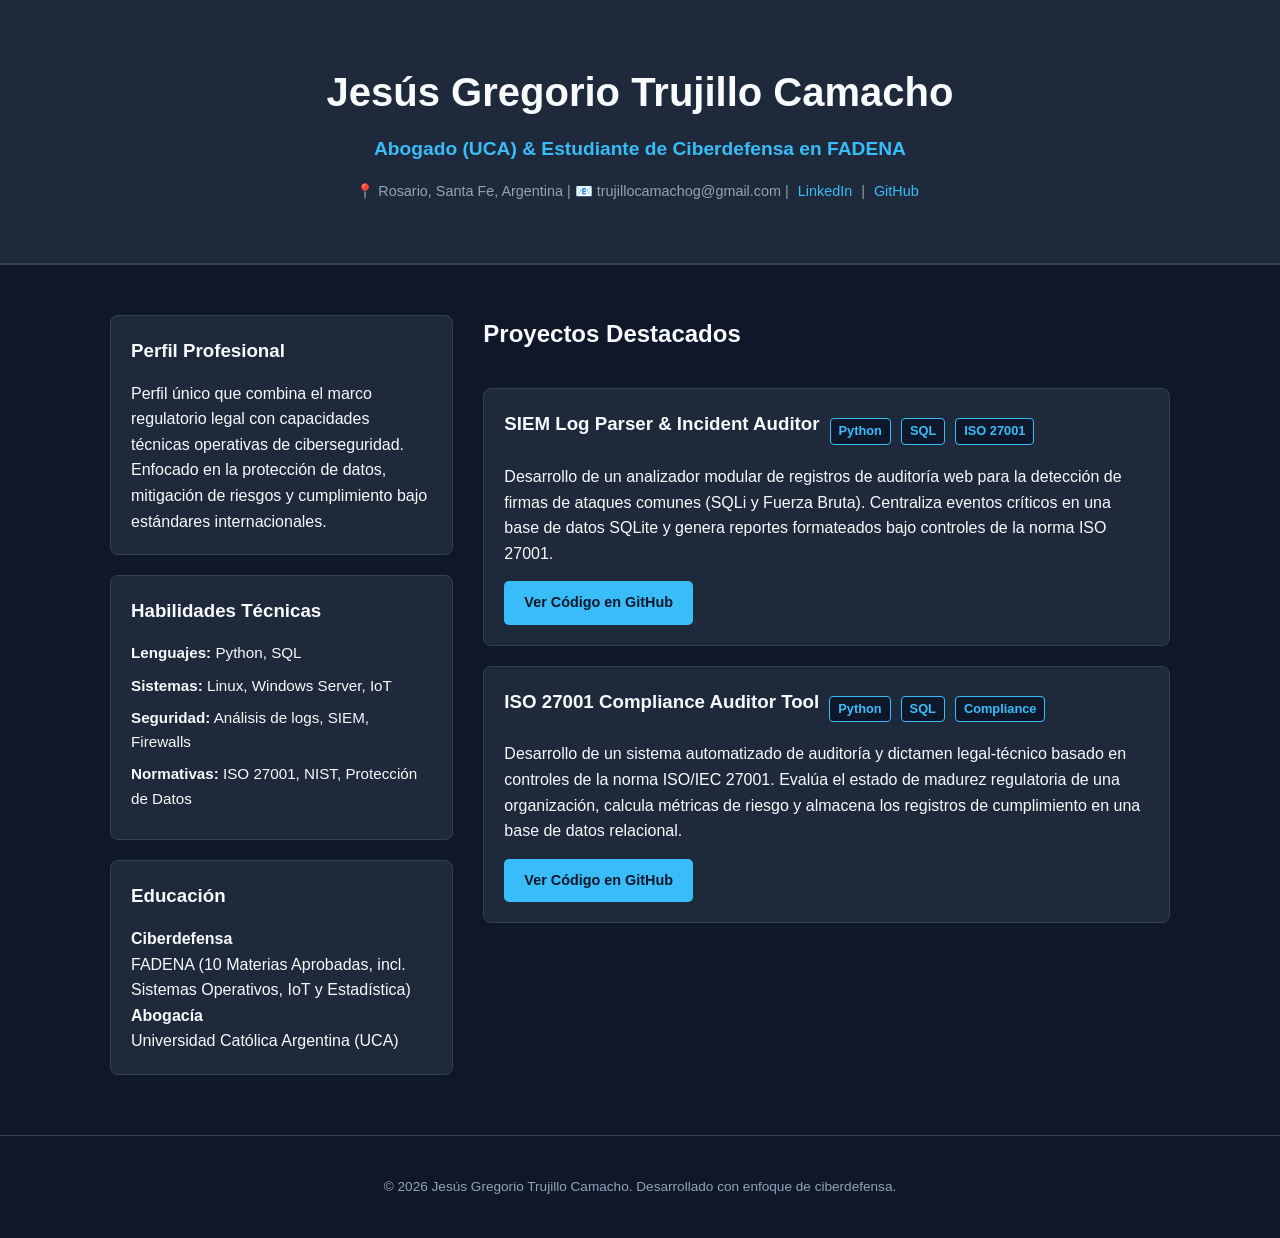
==== index.html @ 5f93a499 "Activate ISO 27001 auditor project section in portfolio" ====
<!DOCTYPE html>
<html lang="es">
<head>
    <meta charset="UTF-8">
    <meta name="viewport" content="width=device-width, initial-scale=1.0">
    <title>Jesús Trujillo - Ciberdefensa & Legal Tech</title>
    <link rel="stylesheet" href="estilos.css">
</head>
<body>

    <!-- Encabezado / Perfil -->
    <header>
        <div class="contenedor">
            <h1>Jesús Gregorio Trujillo Camacho</h1>
            <p class="subtitulo">Abogado (UCA) & Estudiante de Ciberdefensa en FADENA</p>
            <div class="contacto">
                <span>📍 Rosario, Santa Fe, Argentina</span> | 
                <span>📧 trujillocamachog@gmail.com</span> | 
                <a href="https://linkedin.com/in/jesus-trujilloc" target="_blank">LinkedIn</a> | 
                <a href="https://github.com/trujilloJT-tibu" target="_blank">GitHub</a>
            </div>
        </div>
    </header>

    <div class="contenedor contenido-principal">
        
        <!-- Columna Izquierda: Perfil y Habilidades -->
        <aside class="sidebar">
            <section class="tarjeta">
                <h3>Perfil Profesional</h3>
                <p>Perfil único que combina el marco regulatorio legal con capacidades técnicas operativas de ciberseguridad. Enfocado en la protección de datos, mitigación de riesgos y cumplimiento bajo estándares internacionales.</p>
            </section>

            <section class="tarjeta">
                <h3>Habilidades Técnicas</h3>
                <ul>
                    <li><strong>Lenguajes:</strong> Python, SQL</li>
                    <li><strong>Sistemas:</strong> Linux, Windows Server, IoT</li>
                    <li><strong>Seguridad:</strong> Análisis de logs, SIEM, Firewalls</li>
                    <li><strong>Normativas:</strong> ISO 27001, NIST, Protección de Datos</li>
                </ul>
            </section>

            <section class="tarjeta">
                <h3>Educación</h3>
                <p><strong>Ciberdefensa</strong><br>FADENA (10 Materias Aprobadas, incl. Sistemas Operativos, IoT y Estadística)</p>
                <p><strong>Abogacía</strong><br>Universidad Católica Argentina (UCA)</p>
            </section>
        </aside>

        <!-- Columna Derecha: Proyectos -->
        <main class="proyectos">
            <h2>Proyectos Destacados</h2>
            
            <!-- Proyecto 1 -->
            <article class="tarjeta proyecto-item">
                <div class="proyecto-header">
                    <h3>SIEM Log Parser & Incident Auditor</h3>
                    <span class="tag">Python</span>
                    <span class="tag">SQL</span>
                    <span class="tag">ISO 27001</span>
                </div>
                <p>Desarrollo de un analizador modular de registros de auditoría web para la detección de firmas de ataques comunes (SQLi y Fuerza Bruta). Centraliza eventos críticos en una base de datos SQLite y genera reportes formateados bajo controles de la norma ISO 27001.</p>
                <div class="proyecto-links">
                    <a href="https://github.com/trujilloJT-tibu/siem-log-parser" target="_blank" class="boton">Ver Código en GitHub</a>
                </div>
            </article>

            <!-- Proyecto 2 -->
            <article class="tarjeta proyecto-item">
                <div class="proyecto-header">
                    <h3>ISO 27001 Compliance Auditor Tool</h3>
                    <span class="tag">Python</span>
                    <span class="tag">SQL</span>
                    <span class="tag">Compliance</span>
                </div>
                <p>Desarrollo de un sistema automatizado de auditoría y dictamen legal-técnico basado en controles de la norma ISO/IEC 27001. Evalúa el estado de madurez regulatoria de una organización, calcula métricas de riesgo y almacena los registros de cumplimiento en una base de datos relacional.</p>
                <div class="proyecto-links">
                    <a href="https://github.com/trujilloJT-tibu/siem-log-parser" target="_blank" class="boton">Ver Código en GitHub</a>
                </div>
            </article>
        </main>

    </div>

    <footer>
        <p>&copy; 2026 Jesús Gregorio Trujillo Camacho. Desarrollado con enfoque de ciberdefensa.</p>
    </footer>

</body>
</html>
---- estilos.css ----
:root {
    --fondo: #0f172a;
    --tarjetas: #1e293b;
    --texto-principal: #f8fafc;
    --texto-secundario: #94a3b8;
    --azul-ciber: #38bdf8;
    --borde: #334155;
}

* {
    margin: 0;
    padding: 0;
    box-sizing: border-box;
    font-family: 'Segoe UI', Tahoma, Geneva, Verdana, sans-serif;
}

body {
    background-color: var(--fondo);
    color: var(--texto-principal);
    line-height: 1.6;
}

.contenedor {
    max-width: 1100px;
    margin: 0 auto;
    padding: 20px;
}

header {
    background-color: var(--tarjetas);
    border-bottom: 2px solid var(--borde);
    padding: 40px 0;
    text-align: center;
}

header h1 {
    font-size: 2.5rem;
    color: var(--texto-principal);
    margin-bottom: 10px;
}

.subtitulo {
    color: var(--azul-ciber);
    font-size: 1.2rem;
    font-weight: 600;
}

.contacto {
    margin-top: 15px;
    font-size: 0.9rem;
    color: var(--texto-secundario);
}

.contacto a {
    color: var(--azul-ciber);
    text-decoration: none;
    margin: 0 5px;
}

.contacto a:hover {
    text-decoration: underline;
}

.contenido-principal {
    display: flex;
    gap: 30px;
    margin-top: 30px;
}

.sidebar {
    flex: 1;
    display: flex;
    flex-direction: column;
    gap: 20px;
}

.proyectos {
    flex: 2;
    display: flex;
    flex-direction: column;
    gap: 20px;
}

.tarjeta {
    background-color: var(--tarjetas);
    border: 1px solid var(--borde);
    border-radius: 8px;
    padding: 20px;
}

h2, h3 {
    color: var(--texto-principal);
    margin-bottom: 15px;
}

.tarjeta ul {
    list-style-type: none;
}

.tarjeta ul li {
    margin-bottom: 8px;
    font-size: 0.95rem;
}

.proyecto-header {
    display: flex;
    flex-wrap: wrap;
    align-items: center;
    gap: 10px;
    margin-bottom: 10px;
}

.tag {
    background-color: var(--fondo);
    color: var(--azul-ciber);
    border: 1px solid var(--azul-ciber);
    padding: 2px 8px;
    border-radius: 4px;
    font-size: 0.8rem;
    font-weight: bold;
}

.proyecto-links {
    margin-top: 15px;
}

.boton {
    display: inline-block;
    background-color: var(--azul-ciber);
    color: var(--fondo);
    padding: 10px 20px;
    border-radius: 5px;
    text-decoration: none;
    font-weight: bold;
    font-size: 0.9rem;
    transition: background 0.3s ease;
}

.boton:hover {
    background-color: #7dd3fc;
}

.deshabilitado {
    opacity: 0.5;
}

footer {
    text-align: center;
    padding: 40px;
    color: var(--texto-secundario);
    font-size: 0.85rem;
    margin-top: 40px;
    border-top: 1px solid var(--borde);
}

/* Responsivo para celulares */
@media (max-width: 768px) {
    .contenido-principal {
        flex-direction: column;
    }
}
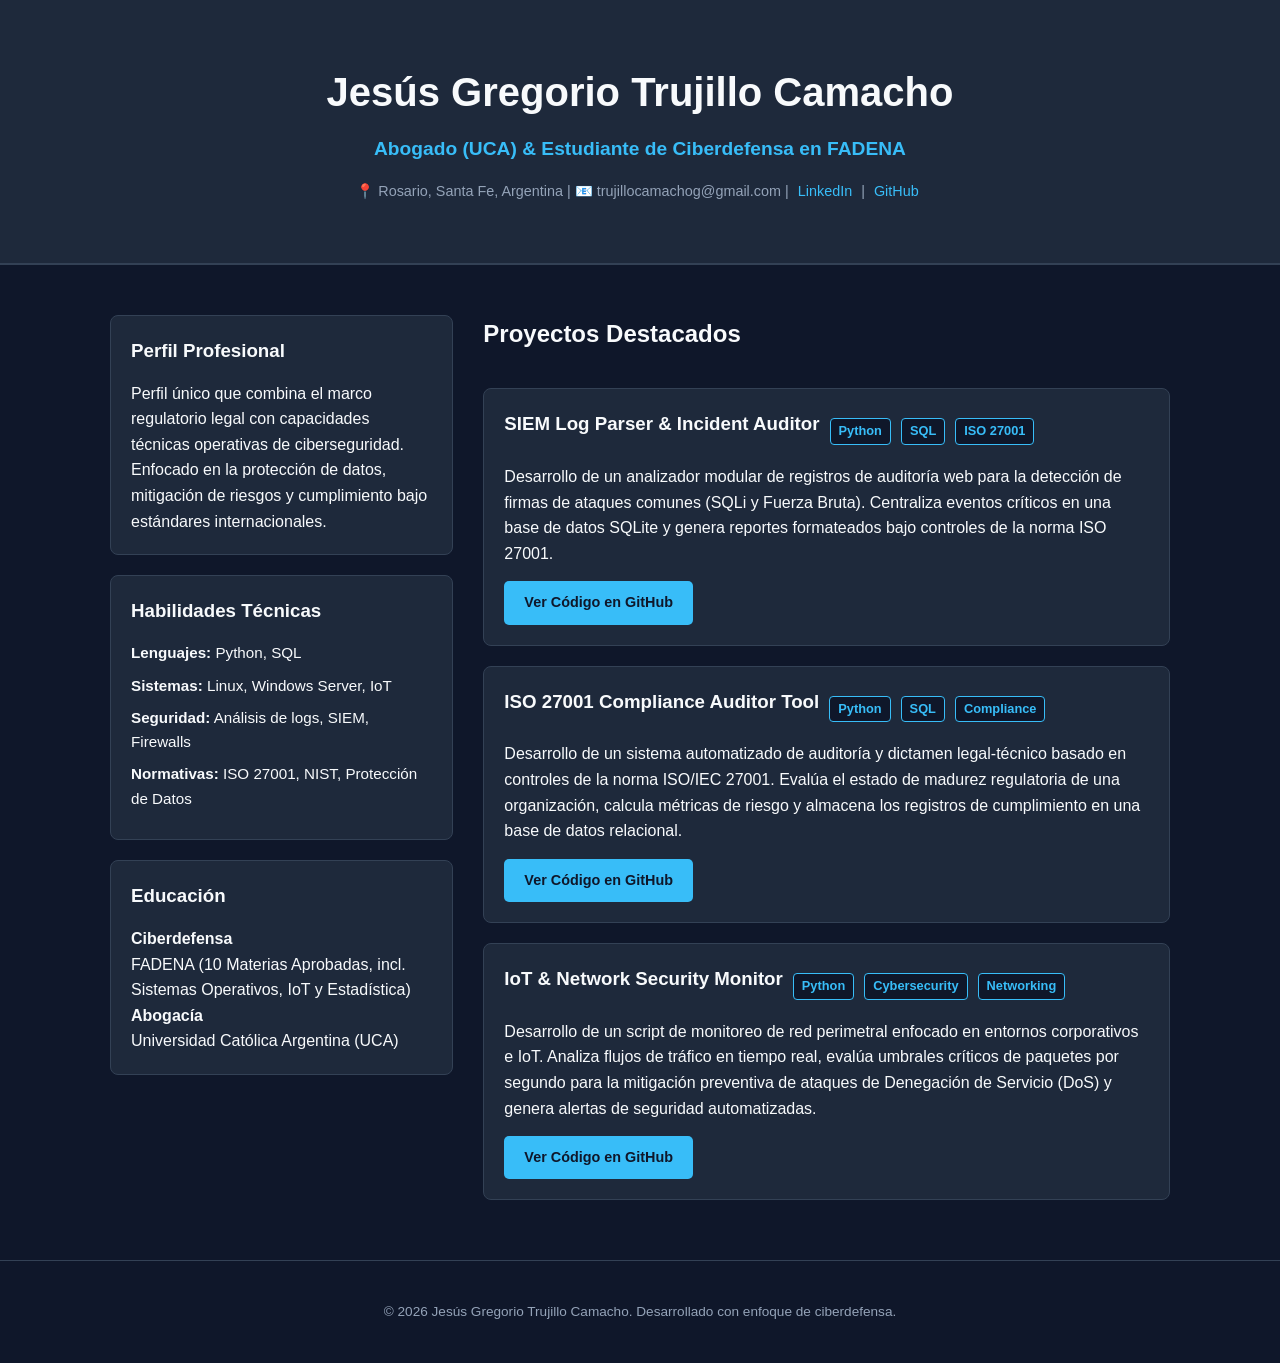
==== commit 59f1ae89: "Add third project: IoT Network Security Monitor" ====
--- a/index.html
+++ b/index.html
@@ -8,7 +8,6 @@
 </head>
 <body>
 
-    <!-- Encabezado / Perfil -->
     <header>
         <div class="contenedor">
             <h1>Jesús Gregorio Trujillo Camacho</h1>
@@ -24,7 +23,6 @@
 
     <div class="contenedor contenido-principal">
         
-        <!-- Columna Izquierda: Perfil y Habilidades -->
         <aside class="sidebar">
             <section class="tarjeta">
                 <h3>Perfil Profesional</h3>
@@ -48,11 +46,9 @@
             </section>
         </aside>
 
-        <!-- Columna Derecha: Proyectos -->
         <main class="proyectos">
             <h2>Proyectos Destacados</h2>
             
-            <!-- Proyecto 1 -->
             <article class="tarjeta proyecto-item">
                 <div class="proyecto-header">
                     <h3>SIEM Log Parser & Incident Auditor</h3>
@@ -66,7 +62,6 @@
                 </div>
             </article>
 
-            <!-- Proyecto 2 -->
             <article class="tarjeta proyecto-item">
                 <div class="proyecto-header">
                     <h3>ISO 27001 Compliance Auditor Tool</h3>
@@ -75,6 +70,19 @@
                     <span class="tag">Compliance</span>
                 </div>
                 <p>Desarrollo de un sistema automatizado de auditoría y dictamen legal-técnico basado en controles de la norma ISO/IEC 27001. Evalúa el estado de madurez regulatoria de una organización, calcula métricas de riesgo y almacena los registros de cumplimiento en una base de datos relacional.</p>
+                <div class="proyecto-links">
+                    <a href="https://github.com/trujilloJT-tibu/siem-log-parser" target="_blank" class="boton">Ver Código en GitHub</a>
+                </div>
+            </article>
+
+            <article class="tarjeta proyecto-item">
+                <div class="proyecto-header">
+                    <h3>IoT & Network Security Monitor</h3>
+                    <span class="tag">Python</span>
+                    <span class="tag">Cybersecurity</span>
+                    <span class="tag">Networking</span>
+                </div>
+                <p>Desarrollo de un script de monitoreo de red perimetral enfocado en entornos corporativos e IoT. Analiza flujos de tráfico en tiempo real, evalúa umbrales críticos de paquetes por segundo para la mitigación preventiva de ataques de Denegación de Servicio (DoS) y genera alertas de seguridad automatizadas.</p>
                 <div class="proyecto-links">
                     <a href="https://github.com/trujilloJT-tibu/siem-log-parser" target="_blank" class="boton">Ver Código en GitHub</a>
                 </div>
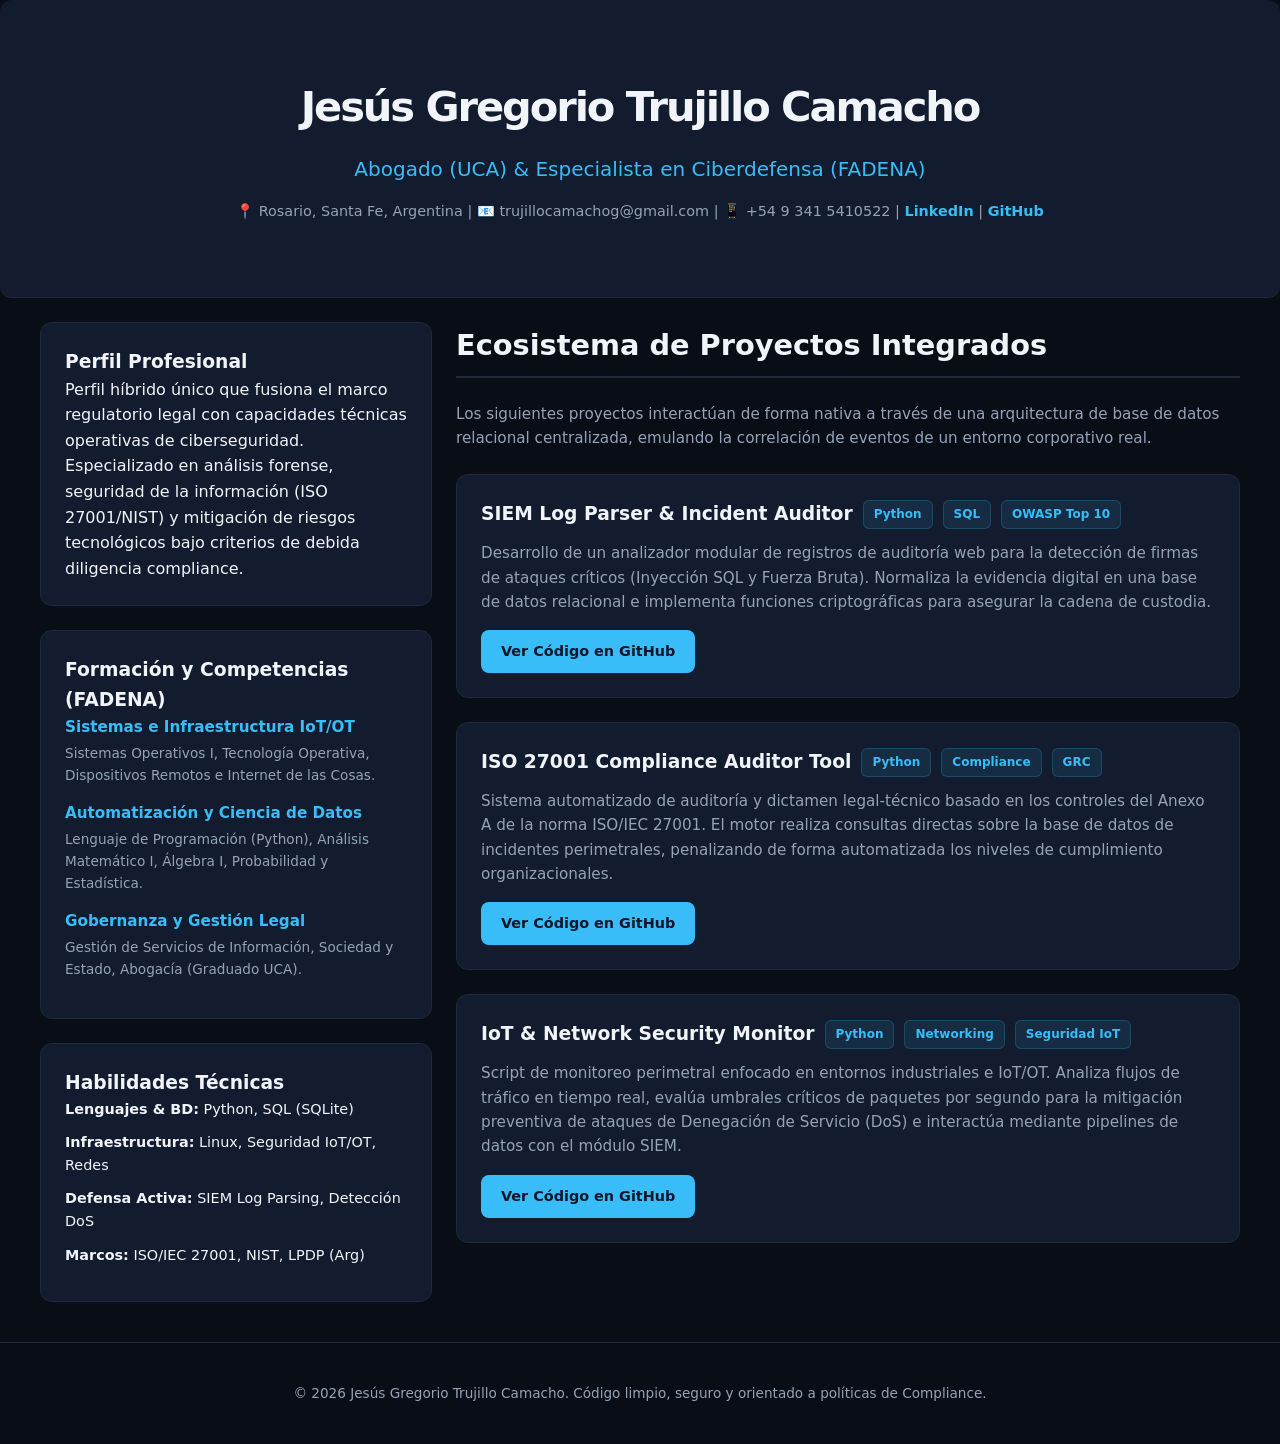
==== commit 6b252b1e: "Feat: Despliegue de portfolio web responsivo, scripts integrados y pipeline CI/CD" ====
--- a/index.html
+++ b/index.html
@@ -3,7 +3,7 @@
 <head>
     <meta charset="UTF-8">
     <meta name="viewport" content="width=device-width, initial-scale=1.0">
-    <title>Jesús Trujillo - Ciberdefensa & Legal Tech</title>
+    <title>Jesús Trujillo - Ciberdefensa & Legal Tech Portfolio</title>
     <link rel="stylesheet" href="estilos.css">
 </head>
 <body>
@@ -11,10 +11,11 @@
     <header>
         <div class="contenedor">
             <h1>Jesús Gregorio Trujillo Camacho</h1>
-            <p class="subtitulo">Abogado (UCA) & Estudiante de Ciberdefensa en FADENA</p>
+            <p class="subtitulo">Abogado (UCA) & Especialista en Ciberdefensa (FADENA)</p>
             <div class="contacto">
                 <span>📍 Rosario, Santa Fe, Argentina</span> | 
                 <span>📧 trujillocamachog@gmail.com</span> | 
+                <span>📱 +54 9 341 5410522</span> | 
                 <a href="https://linkedin.com/in/jesus-trujilloc" target="_blank">LinkedIn</a> | 
                 <a href="https://github.com/trujilloJT-tibu" target="_blank">GitHub</a>
             </div>
@@ -24,39 +25,50 @@
     <div class="contenedor contenido-principal">
         
         <aside class="sidebar">
-            <section class="tarjeta">
+            <section class="tarjeta perfil">
                 <h3>Perfil Profesional</h3>
-                <p>Perfil único que combina el marco regulatorio legal con capacidades técnicas operativas de ciberseguridad. Enfocado en la protección de datos, mitigación de riesgos y cumplimiento bajo estándares internacionales.</p>
+                <p>Perfil híbrido único que fusiona el marco regulatorio legal con capacidades técnicas operativas de ciberseguridad. Especializado en análisis forense, seguridad de la información (ISO 27001/NIST) y mitigación de riesgos tecnológicos bajo criterios de debida diligencia compliance.</p>
             </section>
 
-            <section class="tarjeta">
+            <section class="tarjeta competencias">
+                <h3>Formación y Competencias (FADENA)</h3>
+                <div class="grupo-materias">
+                    <h4>Sistemas e Infraestructura IoT/OT</h4>
+                    <p>Sistemas Operativos I, Tecnología Operativa, Dispositivos Remotos e Internet de las Cosas.</p>
+                </div>
+                <div class="grupo-materias">
+                    <h4>Automatización y Ciencia de Datos</h4>
+                    <p>Lenguaje de Programación (Python), Análisis Matemático I, Álgebra I, Probabilidad y Estadística.</p>
+                </div>
+                <div class="grupo-materias">
+                    <h4>Gobernanza y Gestión Legal</h4>
+                    <p>Gestión de Servicios de Información, Sociedad y Estado, Abogacía (Graduado UCA).</p>
+                </div>
+            </section>
+
+            <section class="tarjeta habilidades">
                 <h3>Habilidades Técnicas</h3>
                 <ul>
-                    <li><strong>Lenguajes:</strong> Python, SQL</li>
-                    <li><strong>Sistemas:</strong> Linux, Windows Server, IoT</li>
-                    <li><strong>Seguridad:</strong> Análisis de logs, SIEM, Firewalls</li>
-                    <li><strong>Normativas:</strong> ISO 27001, NIST, Protección de Datos</li>
+                    <li><strong>Lenguajes & BD:</strong> Python, SQL (SQLite)</li>
+                    <li><strong>Infraestructura:</strong> Linux, Seguridad IoT/OT, Redes</li>
+                    <li><strong>Defensa Activa:</strong> SIEM Log Parsing, Detección DoS</li>
+                    <li><strong>Marcos:</strong> ISO/IEC 27001, NIST, LPDP (Arg)</li>
                 </ul>
-            </section>
-
-            <section class="tarjeta">
-                <h3>Educación</h3>
-                <p><strong>Ciberdefensa</strong><br>FADENA (10 Materias Aprobadas, incl. Sistemas Operativos, IoT y Estadística)</p>
-                <p><strong>Abogacía</strong><br>Universidad Católica Argentina (UCA)</p>
             </section>
         </aside>
 
         <main class="proyectos">
-            <h2>Proyectos Destacados</h2>
+            <h2>Ecosistema de Proyectos Integrados</h2>
+            <p class="intro-proyectos">Los siguientes proyectos interactúan de forma nativa a través de una arquitectura de base de datos relacional centralizada, emulando la correlación de eventos de un entorno corporativo real.</p>
             
             <article class="tarjeta proyecto-item">
                 <div class="proyecto-header">
                     <h3>SIEM Log Parser & Incident Auditor</h3>
                     <span class="tag">Python</span>
                     <span class="tag">SQL</span>
-                    <span class="tag">ISO 27001</span>
+                    <span class="tag">OWASP Top 10</span>
                 </div>
-                <p>Desarrollo de un analizador modular de registros de auditoría web para la detección de firmas de ataques comunes (SQLi y Fuerza Bruta). Centraliza eventos críticos en una base de datos SQLite y genera reportes formateados bajo controles de la norma ISO 27001.</p>
+                <p>Desarrollo de un analizador modular de registros de auditoría web para la detección de firmas de ataques críticos (Inyección SQL y Fuerza Bruta). Normaliza la evidencia digital en una base de datos relacional e implementa funciones criptográficas para asegurar la cadena de custodia.</p>
                 <div class="proyecto-links">
                     <a href="https://github.com/trujilloJT-tibu/siem-log-parser" target="_blank" class="boton">Ver Código en GitHub</a>
                 </div>
@@ -66,12 +78,12 @@
                 <div class="proyecto-header">
                     <h3>ISO 27001 Compliance Auditor Tool</h3>
                     <span class="tag">Python</span>
-                    <span class="tag">SQL</span>
                     <span class="tag">Compliance</span>
+                    <span class="tag">GRC</span>
                 </div>
-                <p>Desarrollo de un sistema automatizado de auditoría y dictamen legal-técnico basado en controles de la norma ISO/IEC 27001. Evalúa el estado de madurez regulatoria de una organización, calcula métricas de riesgo y almacena los registros de cumplimiento en una base de datos relacional.</p>
+                <p>Sistema automatizado de auditoría y dictamen legal-técnico basado en los controles del Anexo A de la norma ISO/IEC 27001. El motor realiza consultas directas sobre la base de datos de incidentes perimetrales, penalizando de forma automatizada los niveles de cumplimiento organizacionales.</p>
                 <div class="proyecto-links">
-                    <a href="https://github.com/trujilloJT-tibu/siem-log-parser" target="_blank" class="boton">Ver Código en GitHub</a>
+                    <a href="https://github.com/trujilloJT-tibu/iso-27001-compliance" target="_blank" class="boton">Ver Código en GitHub</a>
                 </div>
             </article>
 
@@ -79,12 +91,12 @@
                 <div class="proyecto-header">
                     <h3>IoT & Network Security Monitor</h3>
                     <span class="tag">Python</span>
-                    <span class="tag">Cybersecurity</span>
                     <span class="tag">Networking</span>
+                    <span class="tag">Seguridad IoT</span>
                 </div>
-                <p>Desarrollo de un script de monitoreo de red perimetral enfocado en entornos corporativos e IoT. Analiza flujos de tráfico en tiempo real, evalúa umbrales críticos de paquetes por segundo para la mitigación preventiva de ataques de Denegación de Servicio (DoS) y genera alertas de seguridad automatizadas.</p>
+                <p>Script de monitoreo perimetral enfocado en entornos industriales e IoT/OT. Analiza flujos de tráfico en tiempo real, evalúa umbrales críticos de paquetes por segundo para la mitigación preventiva de ataques de Denegación de Servicio (DoS) e interactúa mediante pipelines de datos con el módulo SIEM.</p>
                 <div class="proyecto-links">
-                    <a href="https://github.com/trujilloJT-tibu/siem-log-parser" target="_blank" class="boton">Ver Código en GitHub</a>
+                    <a href="https://github.com/trujilloJT-tibu/iot-network-monitor" target="_blank" class="boton">Ver Código en GitHub</a>
                 </div>
             </article>
         </main>
@@ -92,7 +104,7 @@
     </div>
 
     <footer>
-        <p>&copy; 2026 Jesús Gregorio Trujillo Camacho. Desarrollado con enfoque de ciberdefensa.</p>
+        <p>&copy; 2026 Jesús Gregorio Trujillo Camacho. Código limpio, seguro y orientado a políticas de Compliance.</p>
     </footer>
 
 </body>
--- a/estilos.css
+++ b/estilos.css
@@ -1,17 +1,18 @@
 :root {
-    --fondo: #0f172a;
-    --tarjetas: #1e293b;
-    --texto-principal: #f8fafc;
+    --fondo: #090d16;
+    --tarjetas: #131c2e;
+    --texto-principal: #f1f5f9;
     --texto-secundario: #94a3b8;
     --azul-ciber: #38bdf8;
-    --borde: #334155;
+    --borde: #1e293b;
+    --exito: #10b981;
 }
 
 * {
     margin: 0;
     padding: 0;
     box-sizing: border-box;
-    font-family: 'Segoe UI', Tahoma, Geneva, Verdana, sans-serif;
+    font-family: 'Segoe UI', system-ui, -apple-system, sans-serif;
 }
 
 body {
@@ -21,32 +22,35 @@
 }
 
 .contenedor {
-    max-width: 1100px;
+    max-width: 1200px;
     margin: 0 auto;
-    padding: 20px;
+    padding: 24px;
 }
 
 header {
     background-color: var(--tarjetas);
-    border-bottom: 2px solid var(--borde);
-    padding: 40px 0;
+    border-bottom: 1px solid var(--borde);
+    padding: 50px 0;
     text-align: center;
+    border-radius: 12px;
+    margin-bottom: 24px;
 }
 
 header h1 {
-    font-size: 2.5rem;
-    color: var(--texto-principal);
-    margin-bottom: 10px;
+    font-size: 2.6rem;
+    font-weight: 700;
+    letter-spacing: -0.05em;
+    margin-bottom: 12px;
 }
 
 .subtitulo {
     color: var(--azul-ciber);
-    font-size: 1.2rem;
-    font-weight: 600;
+    font-size: 1.25rem;
+    font-weight: 500;
+    margin-bottom: 15px;
 }
 
 .contacto {
-    margin-top: 15px;
     font-size: 0.9rem;
     color: var(--texto-secundario);
 }
@@ -54,52 +58,80 @@
 .contacto a {
     color: var(--azul-ciber);
     text-decoration: none;
-    margin: 0 5px;
+    font-weight: bold;
+    transition: color 0.2s ease;
 }
 
 .contacto a:hover {
-    text-decoration: underline;
+    color: var(--texto-principal);
 }
 
 .contenido-principal {
     display: flex;
-    gap: 30px;
-    margin-top: 30px;
+    gap: 24px;
+    padding: 0;
 }
 
 .sidebar {
     flex: 1;
     display: flex;
     flex-direction: column;
-    gap: 20px;
+    gap: 24px;
 }
 
 .proyectos {
     flex: 2;
     display: flex;
     flex-direction: column;
-    gap: 20px;
+    gap: 24px;
+}
+
+.proyectos h2 {
+    font-size: 1.8rem;
+    border-bottom: 2px solid var(--borde);
+    padding-bottom: 8px;
+}
+
+.intro-proyectos {
+    color: var(--texto-secundario);
+    font-size: 0.95rem;
 }
 
 .tarjeta {
     background-color: var(--tarjetas);
     border: 1px solid var(--borde);
-    border-radius: 8px;
-    padding: 20px;
+    border-radius: 12px;
+    padding: 24px;
+    transition: transform 0.2s ease, border-color 0.2s ease;
 }
 
-h2, h3 {
-    color: var(--texto-principal);
-    margin-bottom: 15px;
+.tarjeta:hover {
+    transform: translateY(-2px);
+    border-color: #334155;
+}
+
+.grupo-materias {
+    margin-bottom: 14px;
+}
+
+.grupo-materias h4 {
+    color: var(--azul-ciber);
+    font-size: 0.95rem;
+    margin-bottom: 4px;
+}
+
+.grupo-materias p {
+    font-size: 0.85rem;
+    color: var(--texto-secundario);
 }
 
 .tarjeta ul {
-    list-style-type: none;
+    list-style: none;
 }
 
 .tarjeta ul li {
-    margin-bottom: 8px;
-    font-size: 0.95rem;
+    margin-bottom: 10px;
+    font-size: 0.9rem;
 }
 
 .proyecto-header {
@@ -107,55 +139,57 @@
     flex-wrap: wrap;
     align-items: center;
     gap: 10px;
-    margin-bottom: 10px;
+    margin-bottom: 12px;
 }
 
 .tag {
-    background-color: var(--fondo);
+    background-color: rgba(56, 189, 248, 0.1);
     color: var(--azul-ciber);
-    border: 1px solid var(--azul-ciber);
-    padding: 2px 8px;
-    border-radius: 4px;
-    font-size: 0.8rem;
-    font-weight: bold;
+    border: 1px solid rgba(56, 189, 248, 0.2);
+    padding: 4px 10px;
+    border-radius: 6px;
+    font-size: 0.75rem;
+    font-weight: 600;
 }
 
-.proyecto-links {
-    margin-top: 15px;
+.proyecto-item p {
+    color: var(--texto-secundario);
+    font-size: 0.95rem;
+    margin-bottom: 16px;
 }
 
 .boton {
     display: inline-block;
     background-color: var(--azul-ciber);
-    color: var(--fondo);
+    color: #0f172a;
     padding: 10px 20px;
-    border-radius: 5px;
+    border-radius: 8px;
     text-decoration: none;
-    font-weight: bold;
     font-size: 0.9rem;
-    transition: background 0.3s ease;
+    font-weight: 600;
+    transition: background-color 0.2s ease, transform 0.1s ease;
 }
 
 .boton:hover {
     background-color: #7dd3fc;
-}
-
-.deshabilitado {
-    opacity: 0.5;
+    transform: scale(1.02);
 }
 
 footer {
     text-align: center;
-    padding: 40px;
+    padding: 40px 0;
     color: var(--texto-secundario);
     font-size: 0.85rem;
     margin-top: 40px;
     border-top: 1px solid var(--borde);
 }
 
-/* Responsivo para celulares */
+/* Diseño Responsivo */
 @media (max-width: 768px) {
     .contenido-principal {
         flex-direction: column;
     }
+    header h1 {
+        font-size: 2rem;
+    }
 }
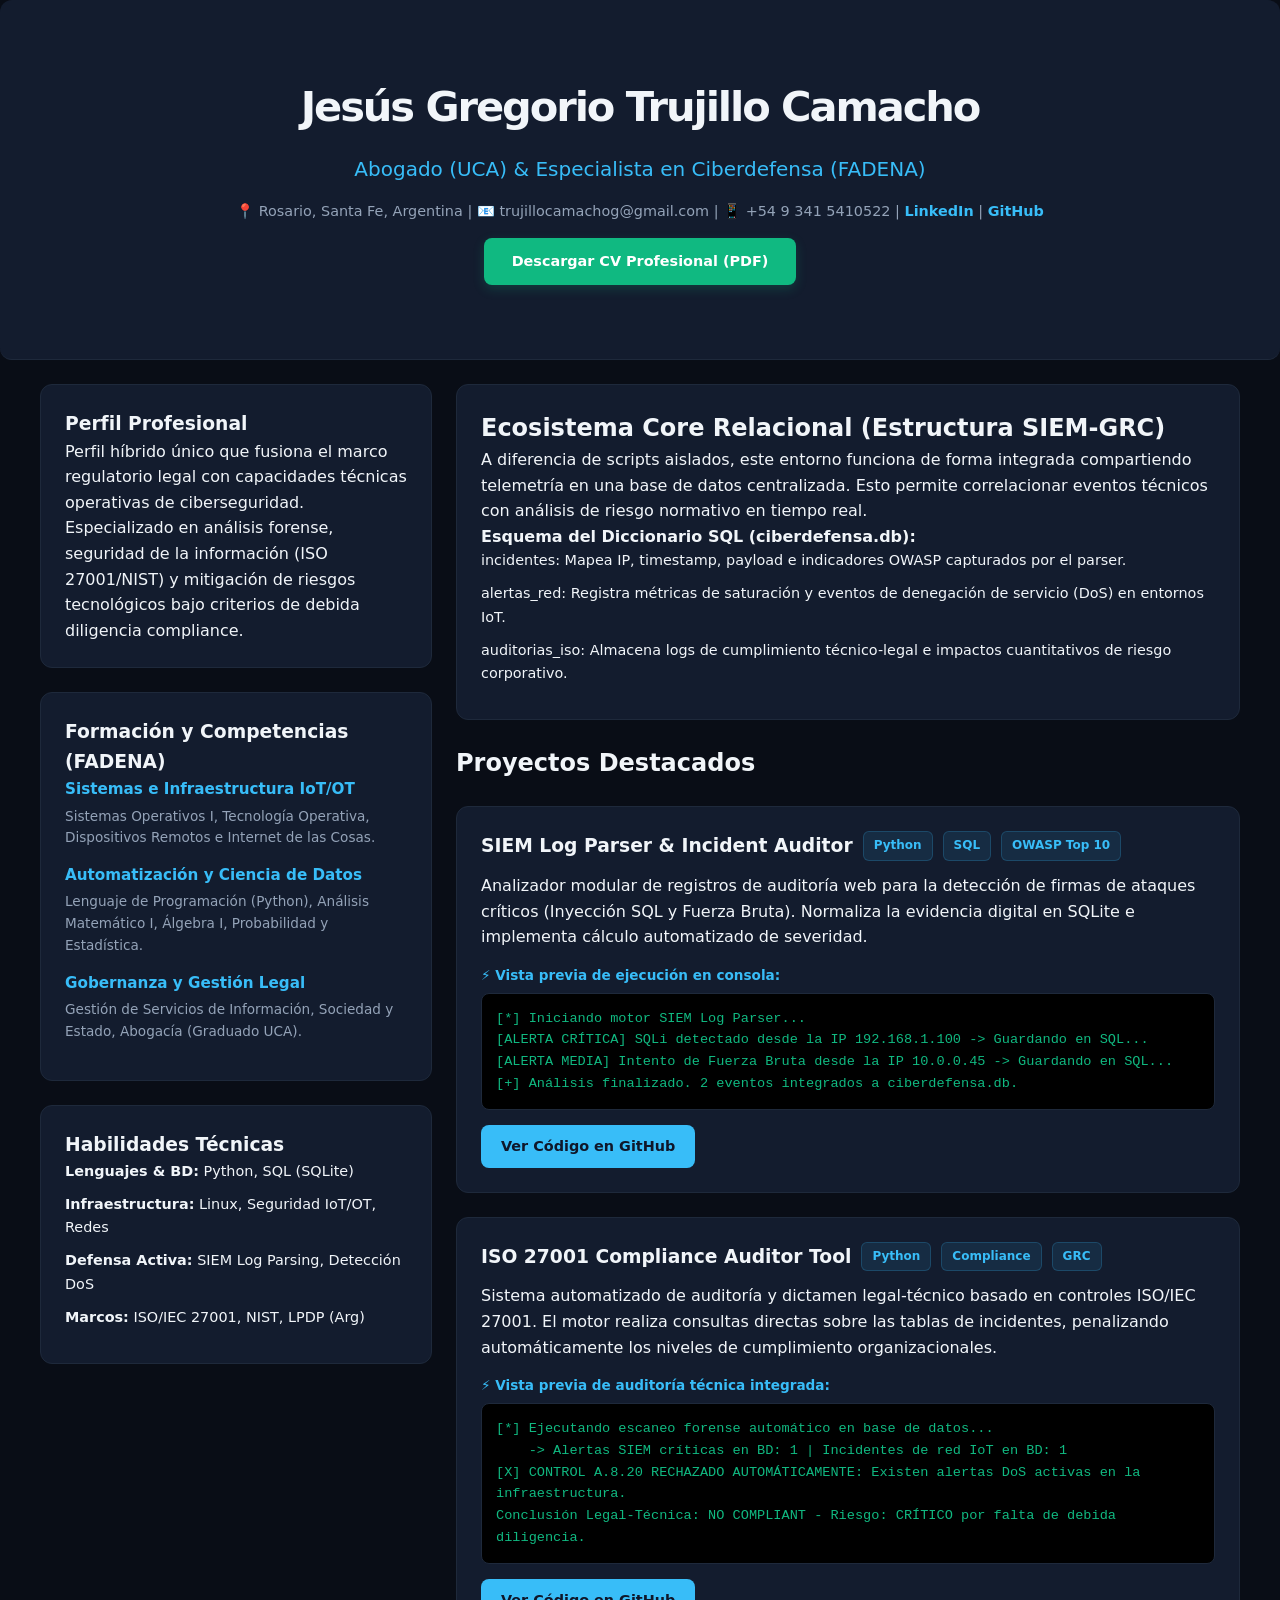
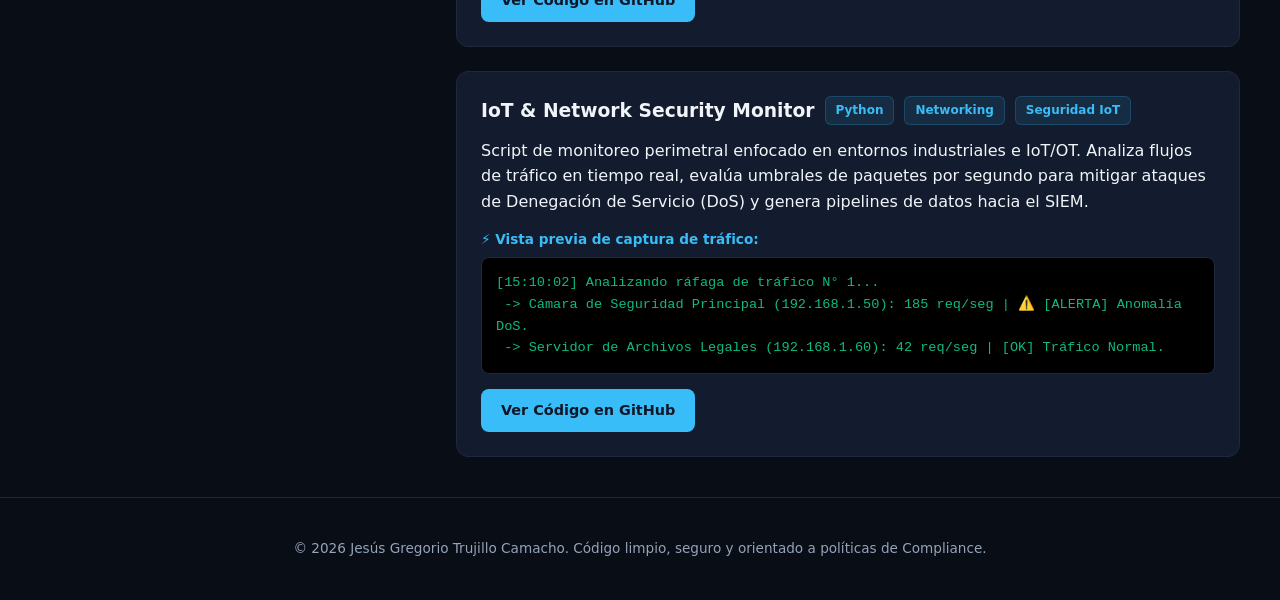
==== commit e8344402: "Design: Optimización estética del frontend, simulación de terminales y descarga de CV" ====
--- a/index.html
+++ b/index.html
@@ -16,8 +16,11 @@
                 <span>📍 Rosario, Santa Fe, Argentina</span> | 
                 <span>📧 trujillocamachog@gmail.com</span> | 
                 <span>📱 +54 9 341 5410522</span> | 
-                <a href="https://linkedin.com/in/jesus-trujilloc" target="_blank">LinkedIn</a> | 
-                <a href="https://github.com/trujilloJT-tibu" target="_blank">GitHub</a>
+                <a href="https://linkedin.com/in/jesus-trujilloc" target="_blank" rel="noopener noreferrer">LinkedIn</a> | 
+                <a href="https://github.com/trujilloJT-tibu" target="_blank" rel="noopener noreferrer">GitHub</a>
+            </div>
+            <div class="contenedor-cta">
+                <a href="CV_Jesus_Trujillo_Ciberseguridad.pdf" download class="boton boton-cv">Descargar CV Profesional (PDF)</a>
             </div>
         </div>
     </header>
@@ -58,8 +61,20 @@
         </aside>
 
         <main class="proyectos">
-            <h2>Ecosistema de Proyectos Integrados</h2>
-            <p class="intro-proyectos">Los siguientes proyectos interactúan de forma nativa a través de una arquitectura de base de datos relacional centralizada, emulando la correlación de eventos de un entorno corporativo real.</p>
+            <section class="tarjeta arquitectura-central">
+                <h2>Ecosistema Core Relacional (Estructura SIEM-GRC)</h2>
+                <p>A diferencia de scripts aislados, este entorno funciona de forma integrada compartiendo telemetría en una base de datos centralizada. Esto permite correlacionar eventos técnicos con análisis de riesgo normativo en tiempo real.</p>
+                <div class="esquema-datos">
+                    <strong>Esquema del Diccionario SQL (ciberdefensa.db):</strong>
+                    <ul>
+                        <li><code>incidentes</code>: Mapea IP, timestamp, payload e indicadores OWASP capturados por el parser.</li>
+                        <li><code>alertas_red</code>: Registra métricas de saturación y eventos de denegación de servicio (DoS) en entornos IoT.</li>
+                        <li><code>auditorias_iso</code>: Almacena logs de cumplimiento técnico-legal e impactos cuantitativos de riesgo corporativo.</li>
+                    </ul>
+                </div>
+            </section>
+
+            <h2>Proyectos Destacados</h2>
             
             <article class="tarjeta proyecto-item">
                 <div class="proyecto-header">
@@ -68,9 +83,19 @@
                     <span class="tag">SQL</span>
                     <span class="tag">OWASP Top 10</span>
                 </div>
-                <p>Desarrollo de un analizador modular de registros de auditoría web para la detección de firmas de ataques críticos (Inyección SQL y Fuerza Bruta). Normaliza la evidencia digital en una base de datos relacional e implementa funciones criptográficas para asegurar la cadena de custodia.</p>
+                <p>Analizador modular de registros de auditoría web para la detección de firmas de ataques críticos (Inyección SQL y Fuerza Bruta). Normaliza la evidencia digital en SQLite e implementa cálculo automatizado de severidad.</p>
+                
+                <div class="proyecto-demo">
+                    <span class="demo-label">⚡ Vista previa de ejecución en consola:</span>
+                    <pre class="consola-mockup">
+[*] Iniciando motor SIEM Log Parser...
+[ALERTA CRÍTICA] SQLi detectado desde la IP 192.168.1.100 -> Guardando en SQL...
+[ALERTA MEDIA] Intento de Fuerza Bruta desde la IP 10.0.0.45 -> Guardando en SQL...
+[+] Análisis finalizado. 2 eventos integrados a ciberdefensa.db.</pre>
+                </div>
+
                 <div class="proyecto-links">
-                    <a href="https://github.com/trujilloJT-tibu/siem-log-parser" target="_blank" class="boton">Ver Código en GitHub</a>
+                    <a href="https://github.com/trujilloJT-tibu/siem-log-parser" target="_blank" rel="noopener noreferrer" class="boton">Ver Código en GitHub</a>
                 </div>
             </article>
 
@@ -81,9 +106,19 @@
                     <span class="tag">Compliance</span>
                     <span class="tag">GRC</span>
                 </div>
-                <p>Sistema automatizado de auditoría y dictamen legal-técnico basado en los controles del Anexo A de la norma ISO/IEC 27001. El motor realiza consultas directas sobre la base de datos de incidentes perimetrales, penalizando de forma automatizada los niveles de cumplimiento organizacionales.</p>
+                <p>Sistema automatizado de auditoría y dictamen legal-técnico basado en controles ISO/IEC 27001. El motor realiza consultas directas sobre las tablas de incidentes, penalizando automáticamente los niveles de cumplimiento organizacionales.</p>
+                
+                <div class="proyecto-demo">
+                    <span class="demo-label">⚡ Vista previa de auditoría técnica integrada:</span>
+                    <pre class="consola-mockup">
+[*] Ejecutando escaneo forense automático en base de datos...
+    -> Alertas SIEM críticas en BD: 1 | Incidentes de red IoT en BD: 1
+[X] CONTROL A.8.20 RECHAZADO AUTOMÁTICAMENTE: Existen alertas DoS activas en la infraestructura.
+Conclusión Legal-Técnica: NO COMPLIANT - Riesgo: CRÍTICO por falta de debida diligencia.</pre>
+                </div>
+
                 <div class="proyecto-links">
-                    <a href="https://github.com/trujilloJT-tibu/iso-27001-compliance" target="_blank" class="boton">Ver Código en GitHub</a>
+                    <a href="https://github.com/trujilloJT-tibu/iso-27001-compliance" target="_blank" rel="noopener noreferrer" class="boton">Ver Código en GitHub</a>
                 </div>
             </article>
 
@@ -94,9 +129,18 @@
                     <span class="tag">Networking</span>
                     <span class="tag">Seguridad IoT</span>
                 </div>
-                <p>Script de monitoreo perimetral enfocado en entornos industriales e IoT/OT. Analiza flujos de tráfico en tiempo real, evalúa umbrales críticos de paquetes por segundo para la mitigación preventiva de ataques de Denegación de Servicio (DoS) e interactúa mediante pipelines de datos con el módulo SIEM.</p>
+                <p>Script de monitoreo perimetral enfocado en entornos industriales e IoT/OT. Analiza flujos de tráfico en tiempo real, evalúa umbrales de paquetes por segundo para mitigar ataques de Denegación de Servicio (DoS) y genera pipelines de datos hacia el SIEM.</p>
+                
+                <div class="proyecto-demo">
+                    <span class="demo-label">⚡ Vista previa de captura de tráfico:</span>
+                    <pre class="consola-mockup">
+[15:10:02] Analizando ráfaga de tráfico N° 1...
+ -> Cámara de Seguridad Principal (192.168.1.50): 185 req/seg | ⚠️ [ALERTA] Anomalía DoS.
+ -> Servidor de Archivos Legales (192.168.1.60): 42 req/seg | [OK] Tráfico Normal.</pre>
+                </div>
+
                 <div class="proyecto-links">
-                    <a href="https://github.com/trujilloJT-tibu/iot-network-monitor" target="_blank" class="boton">Ver Código en GitHub</a>
+                    <a href="https://github.com/trujilloJT-tibu/iot-network-monitor" target="_blank" rel="noopener noreferrer" class="boton">Ver Código en GitHub</a>
                 </div>
             </article>
         </main>
--- a/estilos.css
+++ b/estilos.css
@@ -1,3 +1,4 @@
+/* --- Variables de Diseño Profesional --- */
 :root {
     --fondo: #090d16;
     --tarjetas: #131c2e;
@@ -8,6 +9,7 @@
     --exito: #10b981;
 }
 
+/* --- Reset y Estilos Base --- */
 * {
     margin: 0;
     padding: 0;
@@ -27,6 +29,7 @@
     padding: 24px;
 }
 
+/* --- Header --- */
 header {
     background-color: var(--tarjetas);
     border-bottom: 1px solid var(--borde);
@@ -66,6 +69,7 @@
     color: var(--texto-principal);
 }
 
+/* --- Layout Principal --- */
 .contenido-principal {
     display: flex;
     gap: 24px;
@@ -86,17 +90,7 @@
     gap: 24px;
 }
 
-.proyectos h2 {
-    font-size: 1.8rem;
-    border-bottom: 2px solid var(--borde);
-    padding-bottom: 8px;
-}
-
-.intro-proyectos {
-    color: var(--texto-secundario);
-    font-size: 0.95rem;
-}
-
+/* --- Tarjetas y Componentes --- */
 .tarjeta {
     background-color: var(--tarjetas);
     border: 1px solid var(--borde);
@@ -110,6 +104,7 @@
     border-color: #334155;
 }
 
+/* --- Educación y Habilidades --- */
 .grupo-materias {
     margin-bottom: 14px;
 }
@@ -134,6 +129,7 @@
     font-size: 0.9rem;
 }
 
+/* --- Proyectos y Terminales --- */
 .proyecto-header {
     display: flex;
     flex-wrap: wrap;
@@ -152,13 +148,33 @@
     font-weight: 600;
 }
 
-.proyecto-item p {
-    color: var(--texto-secundario);
-    font-size: 0.95rem;
-    margin-bottom: 16px;
-}
-
-.boton {
+.proyecto-demo {
+    margin: 15px 0;
+}
+
+.demo-label {
+    display: block;
+    font-size: 0.85rem;
+    color: var(--azul-ciber);
+    font-weight: 600;
+    margin-bottom: 6px;
+}
+
+.consola-mockup {
+    background-color: #000000;
+    color: #10b981;
+    font-family: 'Courier New', Courier, monospace;
+    font-size: 0.85rem;
+    padding: 14px;
+    border-radius: 8px;
+    border: 1px solid var(--borde);
+    overflow-x: auto;
+    white-space: pre-wrap;
+    box-shadow: inset 0 0 10px rgba(0, 0, 0, 0.8);
+}
+
+/* --- Botones --- */
+.boton, .boton-cv {
     display: inline-block;
     background-color: var(--azul-ciber);
     color: #0f172a;
@@ -170,11 +186,20 @@
     transition: background-color 0.2s ease, transform 0.1s ease;
 }
 
-.boton:hover {
-    background-color: #7dd3fc;
-    transform: scale(1.02);
-}
-
+.boton-cv {
+    background-color: var(--exito);
+    color: #ffffff;
+    padding: 12px 28px;
+    margin-top: 15px;
+    box-shadow: 0 4px 12px rgba(16, 185, 129, 0.2);
+}
+
+.boton:hover, .boton-cv:hover {
+    transform: scale(1.03);
+    filter: brightness(1.1);
+}
+
+/* --- Footer --- */
 footer {
     text-align: center;
     padding: 40px 0;
@@ -184,7 +209,7 @@
     border-top: 1px solid var(--borde);
 }
 
-/* Diseño Responsivo */
+/* --- Responsivo --- */
 @media (max-width: 768px) {
     .contenido-principal {
         flex-direction: column;
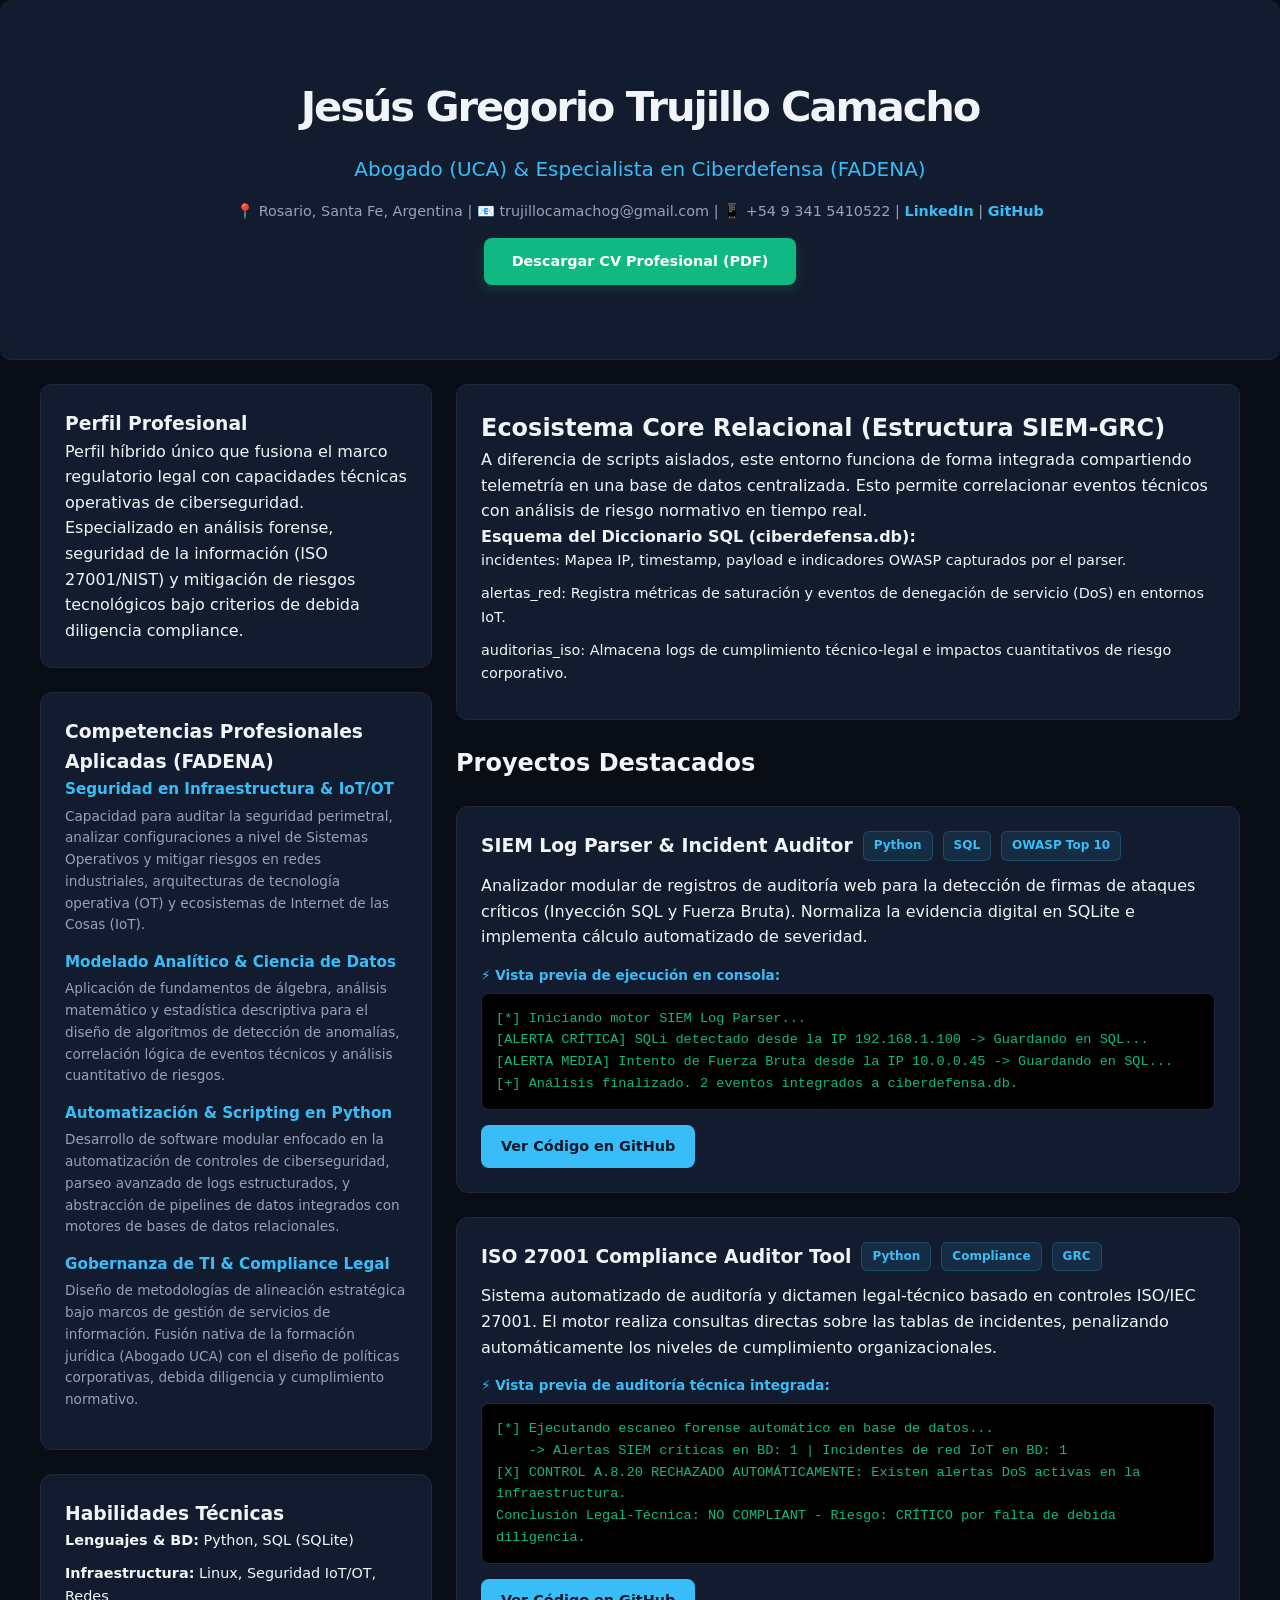
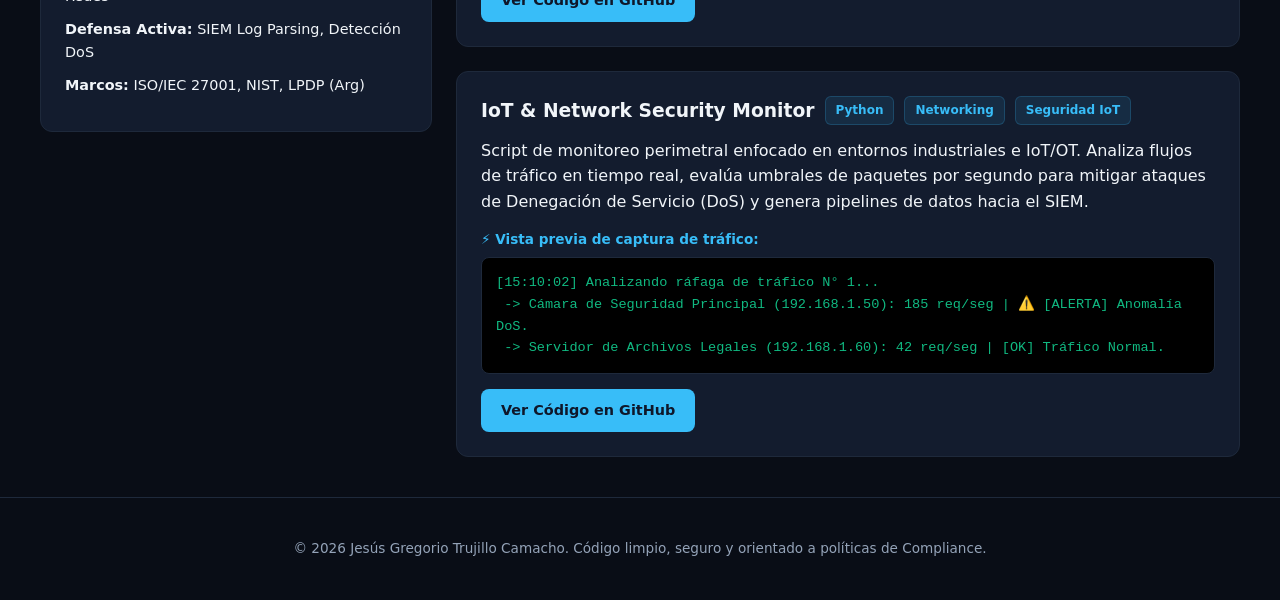
==== commit 014a9982: "Deploy: Infraestructura de portfolio integrada, simulación de terminales y pipeline CI/CD" ====
--- a/index.html
+++ b/index.html
@@ -33,19 +33,23 @@
                 <p>Perfil híbrido único que fusiona el marco regulatorio legal con capacidades técnicas operativas de ciberseguridad. Especializado en análisis forense, seguridad de la información (ISO 27001/NIST) y mitigación de riesgos tecnológicos bajo criterios de debida diligencia compliance.</p>
             </section>
 
-            <section class="tarjeta competencias">
-                <h3>Formación y Competencias (FADENA)</h3>
+            <section class="tarjeta competencies">
+                <h3>Competencias Profesionales Aplicadas (FADENA)</h3>
                 <div class="grupo-materias">
-                    <h4>Sistemas e Infraestructura IoT/OT</h4>
-                    <p>Sistemas Operativos I, Tecnología Operativa, Dispositivos Remotos e Internet de las Cosas.</p>
+                    <h4>Seguridad en Infraestructura & IoT/OT</h4>
+                    <p>Capacidad para auditar la seguridad perimetral, analizar configuraciones a nivel de Sistemas Operativos y mitigar riesgos en redes industriales, arquitecturas de tecnología operativa (OT) y ecosistemas de Internet de las Cosas (IoT).</p>
                 </div>
                 <div class="grupo-materias">
-                    <h4>Automatización y Ciencia de Datos</h4>
-                    <p>Lenguaje de Programación (Python), Análisis Matemático I, Álgebra I, Probabilidad y Estadística.</p>
+                    <h4>Modelado Analítico & Ciencia de Datos</h4>
+                    <p>Aplicación de fundamentos de álgebra, análisis matemático y estadística descriptiva para el diseño de algoritmos de detección de anomalías, correlación lógica de eventos técnicos y análisis cuantitativo de riesgos.</p>
                 </div>
                 <div class="grupo-materias">
-                    <h4>Gobernanza y Gestión Legal</h4>
-                    <p>Gestión de Servicios de Información, Sociedad y Estado, Abogacía (Graduado UCA).</p>
+                    <h4>Automatización & Scripting en Python</h4>
+                    <p>Desarrollo de software modular enfocado en la automatización de controles de ciberseguridad, parseo avanzado de logs estructurados, y abstracción de pipelines de datos integrados con motores de bases de datos relacionales.</p>
+                </div>
+                <div class="grupo-materias">
+                    <h4>Gobernanza de TI & Compliance Legal</h4>
+                    <p>Diseño de metodologías de alineación estratégica bajo marcos de gestión de servicios de información. Fusión nativa de la formación jurídica (Abogado UCA) con el diseño de políticas corporativas, debida diligencia y cumplimiento normativo.</p>
                 </div>
             </section>
 
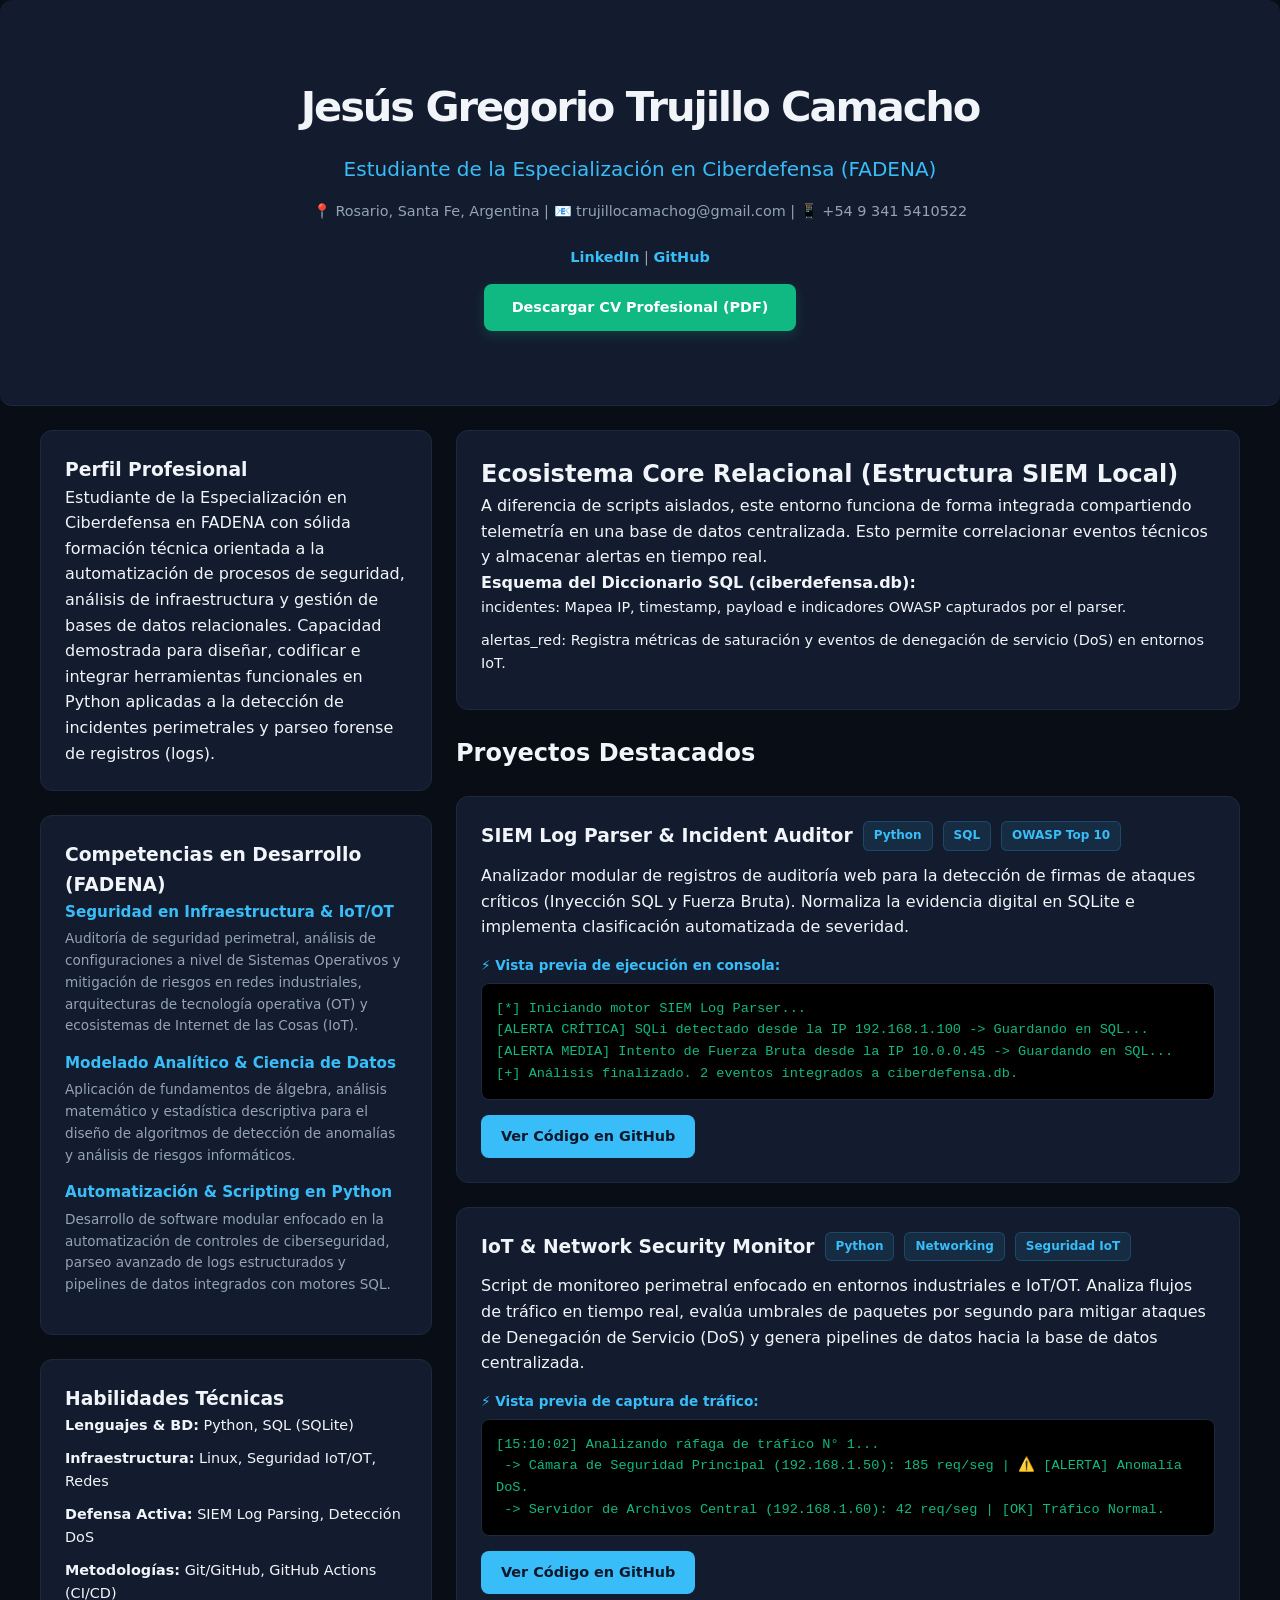
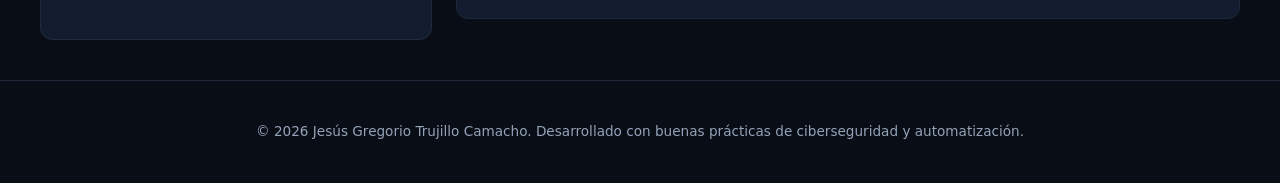
==== commit a1b3257a: "Actualización: Perfil técnico FADENA y despliegue del CV en PDF" ====
--- a/index.html
+++ b/index.html
@@ -3,7 +3,7 @@
 <head>
     <meta charset="UTF-8">
     <meta name="viewport" content="width=device-width, initial-scale=1.0">
-    <title>Jesús Trujillo - Ciberdefensa & Legal Tech Portfolio</title>
+    <title>Jesús Trujillo - Ciberdefensa Portfolio</title>
     <link rel="stylesheet" href="estilos.css">
 </head>
 <body>
@@ -11,11 +11,11 @@
     <header>
         <div class="contenedor">
             <h1>Jesús Gregorio Trujillo Camacho</h1>
-            <p class="subtitulo">Abogado (UCA) & Especialista en Ciberdefensa (FADENA)</p>
+            <p class="subtitulo">Estudiante de la Especialización en Ciberdefensa (FADENA)</p>
             <div class="contacto">
-                <span>📍 Rosario, Santa Fe, Argentina</span> | 
-                <span>📧 trujillocamachog@gmail.com</span> | 
-                <span>📱 +54 9 341 5410522</span> | 
+                📍 Rosario, Santa Fe, Argentina | 
+                📧 trujillocamachog@gmail.com | 
+                📱 +54 9 341 5410522 <br><br>
                 <a href="https://linkedin.com/in/jesus-trujilloc" target="_blank" rel="noopener noreferrer">LinkedIn</a> | 
                 <a href="https://github.com/trujilloJT-tibu" target="_blank" rel="noopener noreferrer">GitHub</a>
             </div>
@@ -30,26 +30,22 @@
         <aside class="sidebar">
             <section class="tarjeta perfil">
                 <h3>Perfil Profesional</h3>
-                <p>Perfil híbrido único que fusiona el marco regulatorio legal con capacidades técnicas operativas de ciberseguridad. Especializado en análisis forense, seguridad de la información (ISO 27001/NIST) y mitigación de riesgos tecnológicos bajo criterios de debida diligencia compliance.</p>
+                <p>Estudiante de la Especialización en Ciberdefensa en FADENA con sólida formación técnica orientada a la automatización de procesos de seguridad, análisis de infraestructura y gestión de bases de datos relacionales. Capacidad demostrada para diseñar, codificar e integrar herramientas funcionales en Python aplicadas a la detección de incidentes perimetrales y parseo forense de registros (logs).</p>
             </section>
 
             <section class="tarjeta competencies">
-                <h3>Competencias Profesionales Aplicadas (FADENA)</h3>
+                <h3>Competencias en Desarrollo (FADENA)</h3>
                 <div class="grupo-materias">
                     <h4>Seguridad en Infraestructura & IoT/OT</h4>
-                    <p>Capacidad para auditar la seguridad perimetral, analizar configuraciones a nivel de Sistemas Operativos y mitigar riesgos en redes industriales, arquitecturas de tecnología operativa (OT) y ecosistemas de Internet de las Cosas (IoT).</p>
+                    <p>Auditoría de seguridad perimetral, análisis de configuraciones a nivel de Sistemas Operativos y mitigación de riesgos en redes industriales, arquitecturas de tecnología operativa (OT) y ecosistemas de Internet de las Cosas (IoT).</p>
                 </div>
                 <div class="grupo-materias">
                     <h4>Modelado Analítico & Ciencia de Datos</h4>
-                    <p>Aplicación de fundamentos de álgebra, análisis matemático y estadística descriptiva para el diseño de algoritmos de detección de anomalías, correlación lógica de eventos técnicos y análisis cuantitativo de riesgos.</p>
+                    <p>Aplicación de fundamentos de álgebra, análisis matemático y estadística descriptiva para el diseño de algoritmos de detección de anomalías y análisis de riesgos informáticos.</p>
                 </div>
                 <div class="grupo-materias">
                     <h4>Automatización & Scripting en Python</h4>
-                    <p>Desarrollo de software modular enfocado en la automatización de controles de ciberseguridad, parseo avanzado de logs estructurados, y abstracción de pipelines de datos integrados con motores de bases de datos relacionales.</p>
-                </div>
-                <div class="grupo-materias">
-                    <h4>Gobernanza de TI & Compliance Legal</h4>
-                    <p>Diseño de metodologías de alineación estratégica bajo marcos de gestión de servicios de información. Fusión nativa de la formación jurídica (Abogado UCA) con el diseño de políticas corporativas, debida diligencia y cumplimiento normativo.</p>
+                    <p>Desarrollo de software modular enfocado en la automatización de controles de ciberseguridad, parseo avanzado de logs estructurados y pipelines de datos integrados con motores SQL.</p>
                 </div>
             </section>
 
@@ -59,21 +55,20 @@
                     <li><strong>Lenguajes & BD:</strong> Python, SQL (SQLite)</li>
                     <li><strong>Infraestructura:</strong> Linux, Seguridad IoT/OT, Redes</li>
                     <li><strong>Defensa Activa:</strong> SIEM Log Parsing, Detección DoS</li>
-                    <li><strong>Marcos:</strong> ISO/IEC 27001, NIST, LPDP (Arg)</li>
+                    <li><strong>Metodologías:</strong> Git/GitHub, GitHub Actions (CI/CD)</li>
                 </ul>
             </section>
         </aside>
 
         <main class="proyectos">
             <section class="tarjeta arquitectura-central">
-                <h2>Ecosistema Core Relacional (Estructura SIEM-GRC)</h2>
-                <p>A diferencia de scripts aislados, este entorno funciona de forma integrada compartiendo telemetría en una base de datos centralizada. Esto permite correlacionar eventos técnicos con análisis de riesgo normativo en tiempo real.</p>
+                <h2>Ecosistema Core Relacional (Estructura SIEM Local)</h2>
+                <p>A diferencia de scripts aislados, este entorno funciona de forma integrada compartiendo telemetría en una base de datos centralizada. Esto permite correlacionar eventos técnicos y almacenar alertas en tiempo real.</p>
                 <div class="esquema-datos">
                     <strong>Esquema del Diccionario SQL (ciberdefensa.db):</strong>
                     <ul>
                         <li><code>incidentes</code>: Mapea IP, timestamp, payload e indicadores OWASP capturados por el parser.</li>
                         <li><code>alertas_red</code>: Registra métricas de saturación y eventos de denegación de servicio (DoS) en entornos IoT.</li>
-                        <li><code>auditorias_iso</code>: Almacena logs de cumplimiento técnico-legal e impactos cuantitativos de riesgo corporativo.</li>
                     </ul>
                 </div>
             </section>
@@ -87,7 +82,7 @@
                     <span class="tag">SQL</span>
                     <span class="tag">OWASP Top 10</span>
                 </div>
-                <p>Analizador modular de registros de auditoría web para la detección de firmas de ataques críticos (Inyección SQL y Fuerza Bruta). Normaliza la evidencia digital en SQLite e implementa cálculo automatizado de severidad.</p>
+                <p>Analizador modular de registros de auditoría web para la detección de firmas de ataques críticos (Inyección SQL y Fuerza Bruta). Normaliza la evidencia digital en SQLite e implementa clasificación automatizada de severidad.</p>
                 
                 <div class="proyecto-demo">
                     <span class="demo-label">⚡ Vista previa de ejecución en consola:</span>
@@ -105,42 +100,19 @@
 
             <article class="tarjeta proyecto-item">
                 <div class="proyecto-header">
-                    <h3>ISO 27001 Compliance Auditor Tool</h3>
-                    <span class="tag">Python</span>
-                    <span class="tag">Compliance</span>
-                    <span class="tag">GRC</span>
-                </div>
-                <p>Sistema automatizado de auditoría y dictamen legal-técnico basado en controles ISO/IEC 27001. El motor realiza consultas directas sobre las tablas de incidentes, penalizando automáticamente los niveles de cumplimiento organizacionales.</p>
-                
-                <div class="proyecto-demo">
-                    <span class="demo-label">⚡ Vista previa de auditoría técnica integrada:</span>
-                    <pre class="consola-mockup">
-[*] Ejecutando escaneo forense automático en base de datos...
-    -> Alertas SIEM críticas en BD: 1 | Incidentes de red IoT en BD: 1
-[X] CONTROL A.8.20 RECHAZADO AUTOMÁTICAMENTE: Existen alertas DoS activas en la infraestructura.
-Conclusión Legal-Técnica: NO COMPLIANT - Riesgo: CRÍTICO por falta de debida diligencia.</pre>
-                </div>
-
-                <div class="proyecto-links">
-                    <a href="https://github.com/trujilloJT-tibu/iso-27001-compliance" target="_blank" rel="noopener noreferrer" class="boton">Ver Código en GitHub</a>
-                </div>
-            </article>
-
-            <article class="tarjeta proyecto-item">
-                <div class="proyecto-header">
                     <h3>IoT & Network Security Monitor</h3>
                     <span class="tag">Python</span>
                     <span class="tag">Networking</span>
                     <span class="tag">Seguridad IoT</span>
                 </div>
-                <p>Script de monitoreo perimetral enfocado en entornos industriales e IoT/OT. Analiza flujos de tráfico en tiempo real, evalúa umbrales de paquetes por segundo para mitigar ataques de Denegación de Servicio (DoS) y genera pipelines de datos hacia el SIEM.</p>
+                <p>Script de monitoreo perimetral enfocado en entornos industriales e IoT/OT. Analiza flujos de tráfico en tiempo real, evalúa umbrales de paquetes por segundo para mitigar ataques de Denegación de Servicio (DoS) y genera pipelines de datos hacia la base de datos centralizada.</p>
                 
                 <div class="proyecto-demo">
                     <span class="demo-label">⚡ Vista previa de captura de tráfico:</span>
                     <pre class="consola-mockup">
 [15:10:02] Analizando ráfaga de tráfico N° 1...
  -> Cámara de Seguridad Principal (192.168.1.50): 185 req/seg | ⚠️ [ALERTA] Anomalía DoS.
- -> Servidor de Archivos Legales (192.168.1.60): 42 req/seg | [OK] Tráfico Normal.</pre>
+ -> Servidor de Archivos Central (192.168.1.60): 42 req/seg | [OK] Tráfico Normal.</pre>
                 </div>
 
                 <div class="proyecto-links">
@@ -152,7 +124,7 @@
     </div>
 
     <footer>
-        <p>&copy; 2026 Jesús Gregorio Trujillo Camacho. Código limpio, seguro y orientado a políticas de Compliance.</p>
+        <p>&copy; 2026 Jesús Gregorio Trujillo Camacho. Desarrollado con buenas prácticas de ciberseguridad y automatización.</p>
     </footer>
 
 </body>
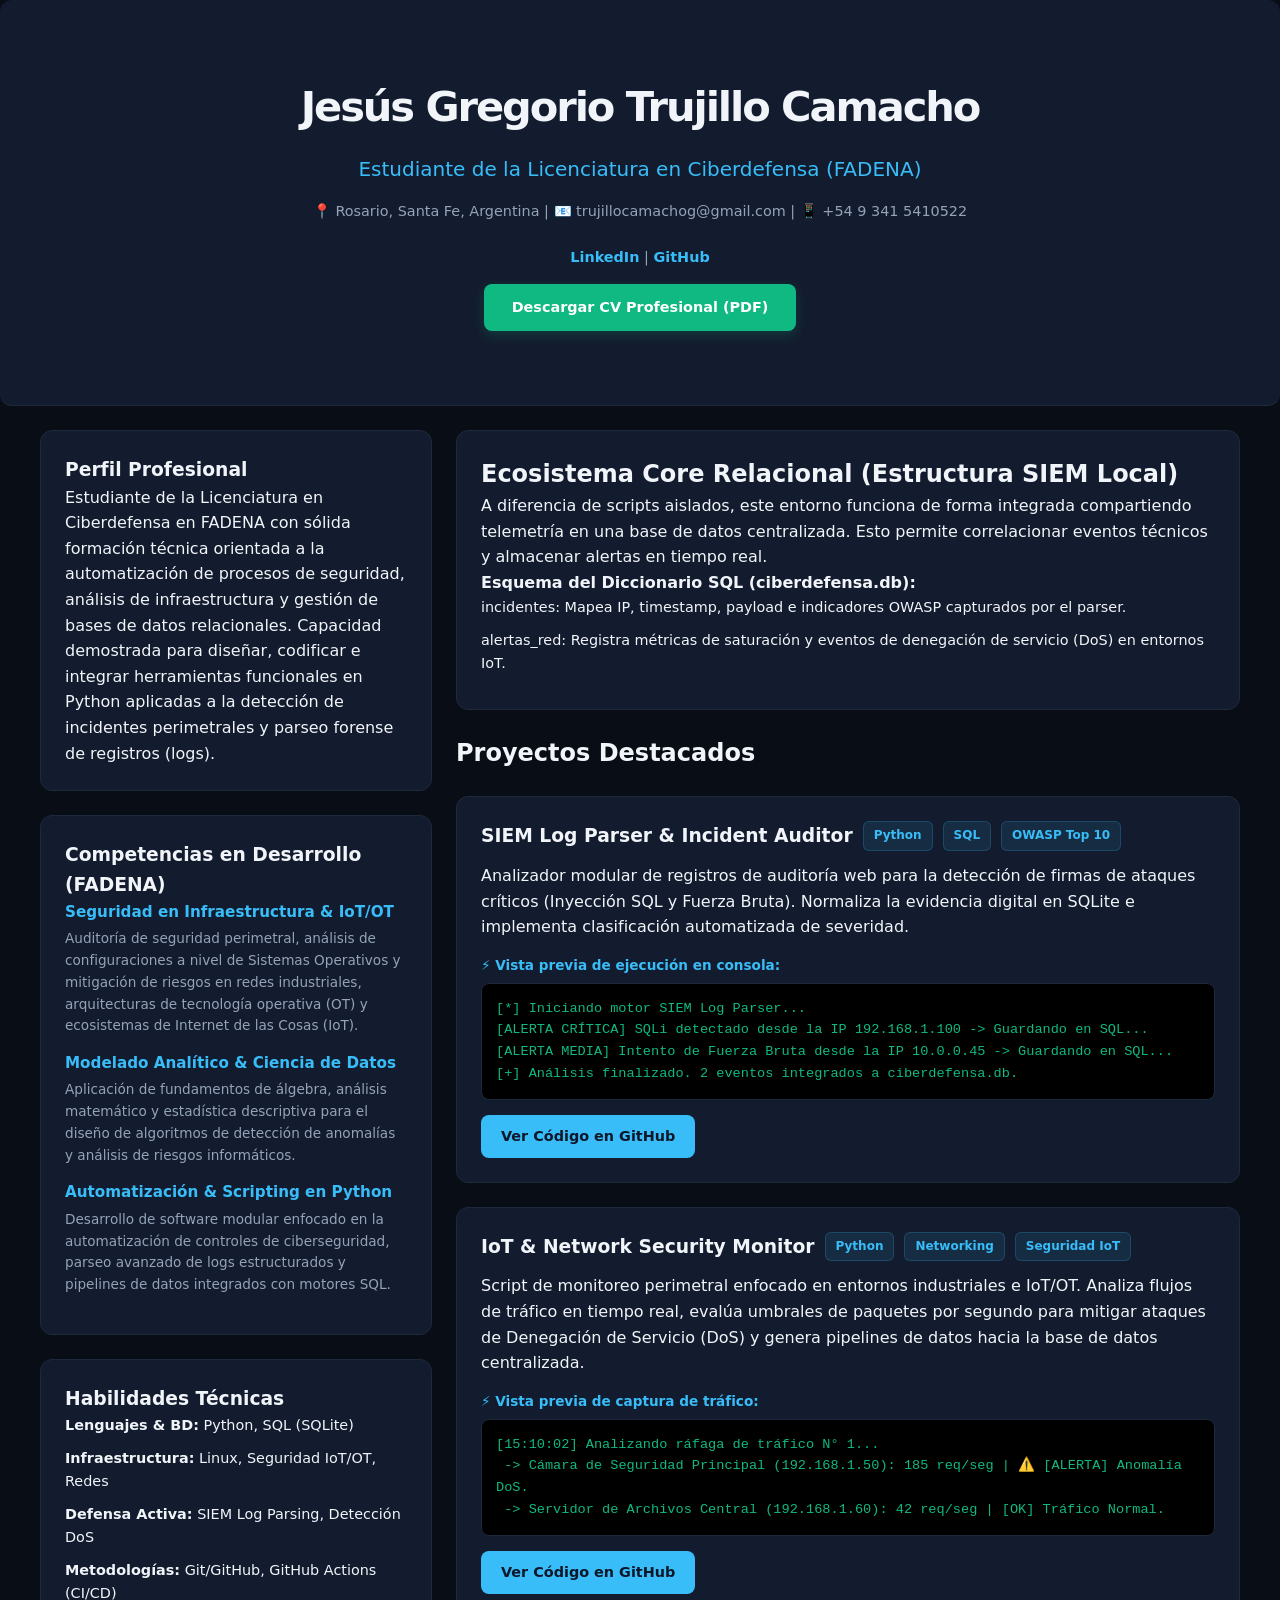
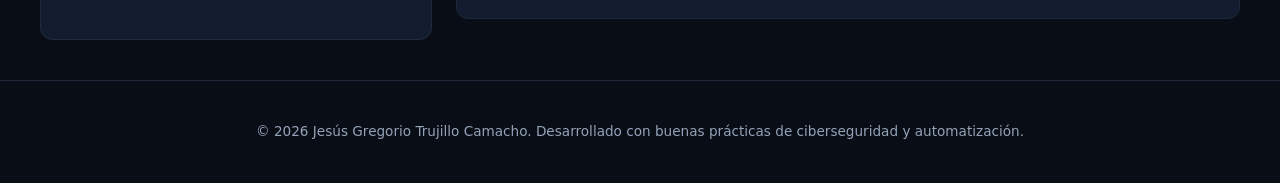
==== commit 8998be8a: "Actualización: Perfil técnico FADENA y despliegue del CV en PDF" ====
--- a/index.html
+++ b/index.html
@@ -11,7 +11,7 @@
     <header>
         <div class="contenedor">
             <h1>Jesús Gregorio Trujillo Camacho</h1>
-            <p class="subtitulo">Estudiante de la Especialización en Ciberdefensa (FADENA)</p>
+            <p class="subtitulo">Estudiante de la Licenciatura en Ciberdefensa (FADENA)</p>
             <div class="contacto">
                 📍 Rosario, Santa Fe, Argentina | 
                 📧 trujillocamachog@gmail.com | 
@@ -30,7 +30,7 @@
         <aside class="sidebar">
             <section class="tarjeta perfil">
                 <h3>Perfil Profesional</h3>
-                <p>Estudiante de la Especialización en Ciberdefensa en FADENA con sólida formación técnica orientada a la automatización de procesos de seguridad, análisis de infraestructura y gestión de bases de datos relacionales. Capacidad demostrada para diseñar, codificar e integrar herramientas funcionales en Python aplicadas a la detección de incidentes perimetrales y parseo forense de registros (logs).</p>
+                <p>Estudiante de la Licenciatura en Ciberdefensa en FADENA con sólida formación técnica orientada a la automatización de procesos de seguridad, análisis de infraestructura y gestión de bases de datos relacionales. Capacidad demostrada para diseñar, codificar e integrar herramientas funcionales en Python aplicadas a la detección de incidentes perimetrales y parseo forense de registros (logs).</p>
             </section>
 
             <section class="tarjeta competencies">
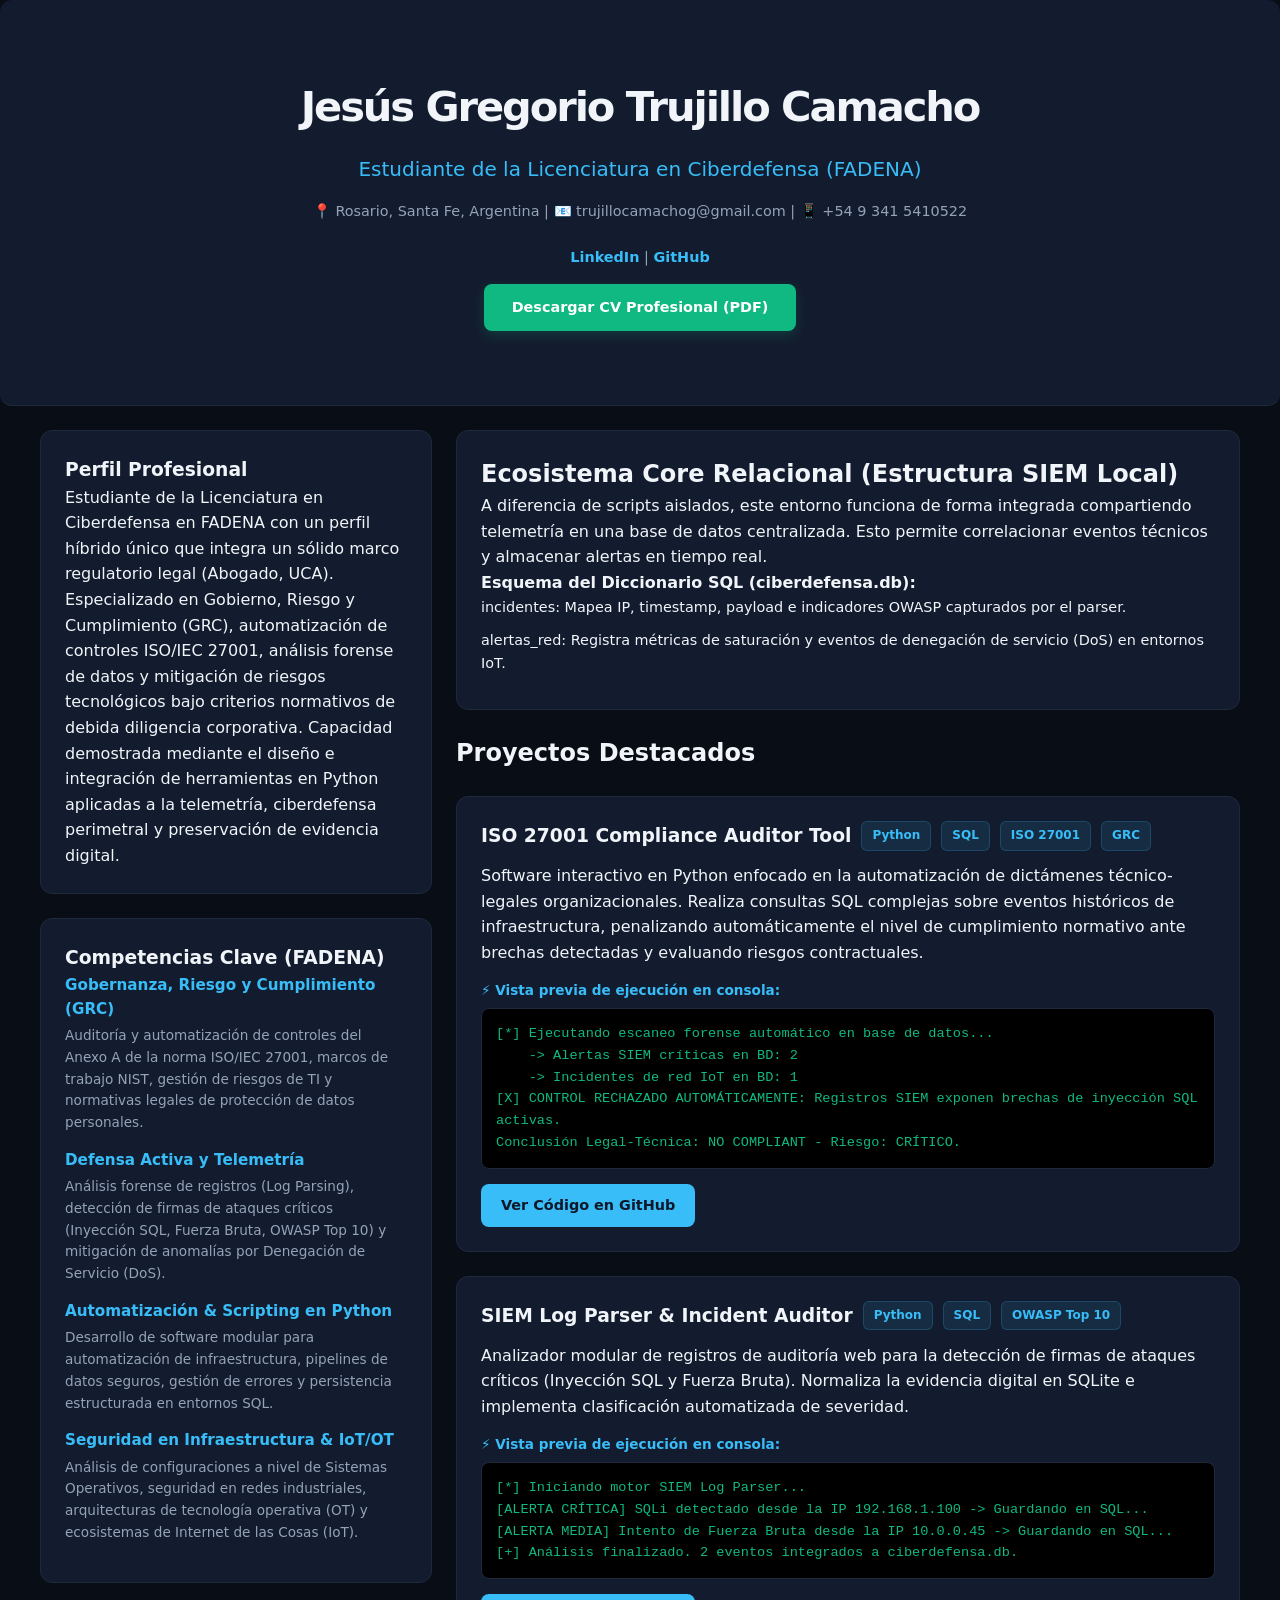
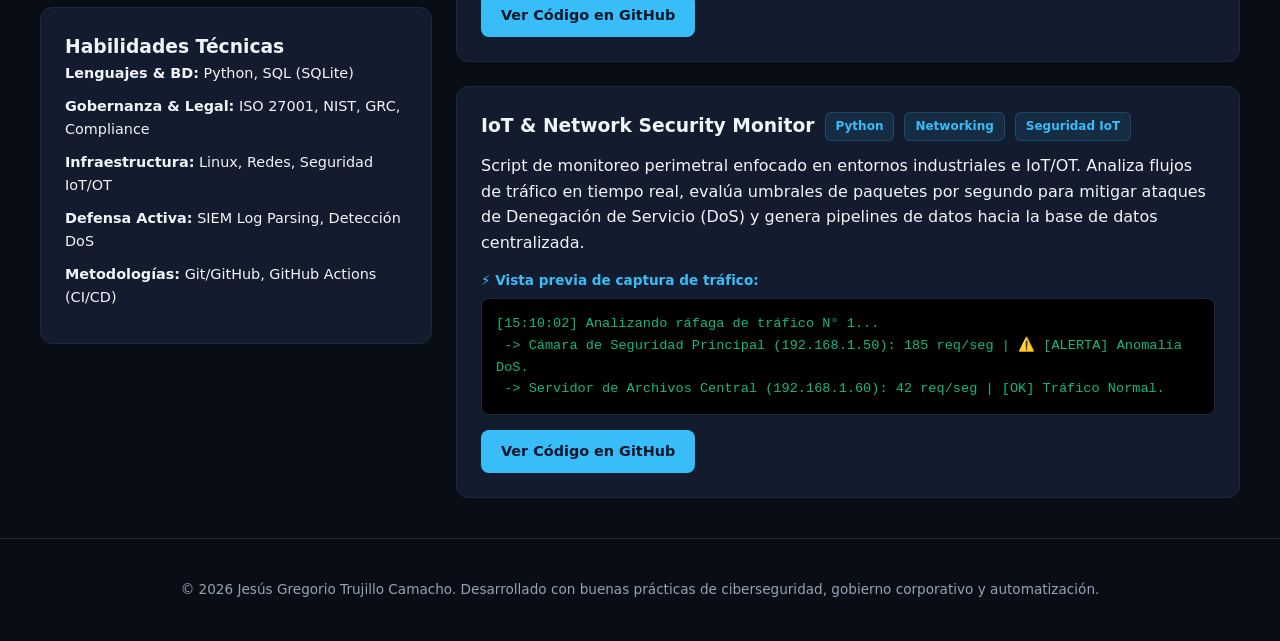
==== commit 515c881e: "Fix: Actualizar estado académico a Licenciatura en Ciberdefensa y optimizar perfil GRC" ====
--- a/index.html
+++ b/index.html
@@ -30,22 +30,26 @@
         <aside class="sidebar">
             <section class="tarjeta perfil">
                 <h3>Perfil Profesional</h3>
-                <p>Estudiante de la Licenciatura en Ciberdefensa en FADENA con sólida formación técnica orientada a la automatización de procesos de seguridad, análisis de infraestructura y gestión de bases de datos relacionales. Capacidad demostrada para diseñar, codificar e integrar herramientas funcionales en Python aplicadas a la detección de incidentes perimetrales y parseo forense de registros (logs).</p>
+                <p>Estudiante de la Licenciatura en Ciberdefensa en FADENA con un perfil híbrido único que integra un sólido marco regulatorio legal (Abogado, UCA). Especializado en Gobierno, Riesgo y Cumplimiento (GRC), automatización de controles ISO/IEC 27001, análisis forense de datos y mitigación de riesgos tecnológicos bajo criterios normativos de debida diligencia corporativa. Capacidad demostrada mediante el diseño e integración de herramientas en Python aplicadas a la telemetría, ciberdefensa perimetral y preservación de evidencia digital.</p>
             </section>
 
             <section class="tarjeta competencies">
-                <h3>Competencias en Desarrollo (FADENA)</h3>
+                <h3>Competencias Clave (FADENA)</h3>
                 <div class="grupo-materias">
-                    <h4>Seguridad en Infraestructura & IoT/OT</h4>
-                    <p>Auditoría de seguridad perimetral, análisis de configuraciones a nivel de Sistemas Operativos y mitigación de riesgos en redes industriales, arquitecturas de tecnología operativa (OT) y ecosistemas de Internet de las Cosas (IoT).</p>
+                    <h4>Gobernanza, Riesgo y Cumplimiento (GRC)</h4>
+                    <p>Auditoría y automatización de controles del Anexo A de la norma ISO/IEC 27001, marcos de trabajo NIST, gestión de riesgos de TI y normativas legales de protección de datos personales.</p>
                 </div>
                 <div class="grupo-materias">
-                    <h4>Modelado Analítico & Ciencia de Datos</h4>
-                    <p>Aplicación de fundamentos de álgebra, análisis matemático y estadística descriptiva para el diseño de algoritmos de detección de anomalías y análisis de riesgos informáticos.</p>
+                    <h4>Defensa Activa y Telemetría</h4>
+                    <p>Análisis forense de registros (Log Parsing), detección de firmas de ataques críticos (Inyección SQL, Fuerza Bruta, OWASP Top 10) y mitigación de anomalías por Denegación de Servicio (DoS).</p>
                 </div>
                 <div class="grupo-materias">
                     <h4>Automatización & Scripting en Python</h4>
-                    <p>Desarrollo de software modular enfocado en la automatización de controles de ciberseguridad, parseo avanzado de logs estructurados y pipelines de datos integrados con motores SQL.</p>
+                    <p>Desarrollo de software modular para automatización de infraestructura, pipelines de datos seguros, gestión de errores y persistencia estructurada en entornos SQL.</p>
+                </div>
+                <div class="grupo-materias">
+                    <h4>Seguridad en Infraestructura & IoT/OT</h4>
+                    <p>Análisis de configuraciones a nivel de Sistemas Operativos, seguridad en redes industriales, arquitecturas de tecnología operativa (OT) y ecosistemas de Internet de las Cosas (IoT).</p>
                 </div>
             </section>
 
@@ -53,7 +57,8 @@
                 <h3>Habilidades Técnicas</h3>
                 <ul>
                     <li><strong>Lenguajes & BD:</strong> Python, SQL (SQLite)</li>
-                    <li><strong>Infraestructura:</strong> Linux, Seguridad IoT/OT, Redes</li>
+                    <li><strong>Gobernanza & Legal:</strong> ISO 27001, NIST, GRC, Compliance</li>
+                    <li><strong>Infraestructura:</strong> Linux, Redes, Seguridad IoT/OT</li>
                     <li><strong>Defensa Activa:</strong> SIEM Log Parsing, Detección DoS</li>
                     <li><strong>Metodologías:</strong> Git/GitHub, GitHub Actions (CI/CD)</li>
                 </ul>
@@ -75,6 +80,31 @@
 
             <h2>Proyectos Destacados</h2>
             
+            <article class="tarjeta proyecto-item">
+                <div class="proyecto-header">
+                    <h3>ISO 27001 Compliance Auditor Tool</h3>
+                    <span class="tag">Python</span>
+                    <span class="tag">SQL</span>
+                    <span class="tag">ISO 27001</span>
+                    <span class="tag">GRC</span>
+                </div>
+                <p>Software interactivo en Python enfocado en la automatización de dictámenes técnico-legales organizacionales. Realiza consultas SQL complejas sobre eventos históricos de infraestructura, penalizando automáticamente el nivel de cumplimiento normativo ante brechas detectadas y evaluando riesgos contractuales.</p>
+                
+                <div class="proyecto-demo">
+                    <span class="demo-label">⚡ Vista previa de ejecución en consola:</span>
+                    <pre class="consola-mockup">
+[*] Ejecutando escaneo forense automático en base de datos...
+    -> Alertas SIEM críticas en BD: 2
+    -> Incidentes de red IoT en BD: 1
+[X] CONTROL RECHAZADO AUTOMÁTICAMENTE: Registros SIEM exponen brechas de inyección SQL activas.
+Conclusión Legal-Técnica: NO COMPLIANT - Riesgo: CRÍTICO.</pre>
+                </div>
+
+                <div class="proyecto-links">
+                    <a href="https://github.com/trujilloJT-tibu/iso27001-auditor-tool" target="_blank" rel="noopener noreferrer" class="boton">Ver Código en GitHub</a>
+                </div>
+            </article>
+
             <article class="tarjeta proyecto-item">
                 <div class="proyecto-header">
                     <h3>SIEM Log Parser & Incident Auditor</h3>
@@ -124,7 +154,7 @@
     </div>
 
     <footer>
-        <p>&copy; 2026 Jesús Gregorio Trujillo Camacho. Desarrollado con buenas prácticas de ciberseguridad y automatización.</p>
+        <p>&copy; 2026 Jesús Gregorio Trujillo Camacho. Desarrollado con buenas prácticas de ciberseguridad, gobierno corporativo y automatización.</p>
     </footer>
 
 </body>
